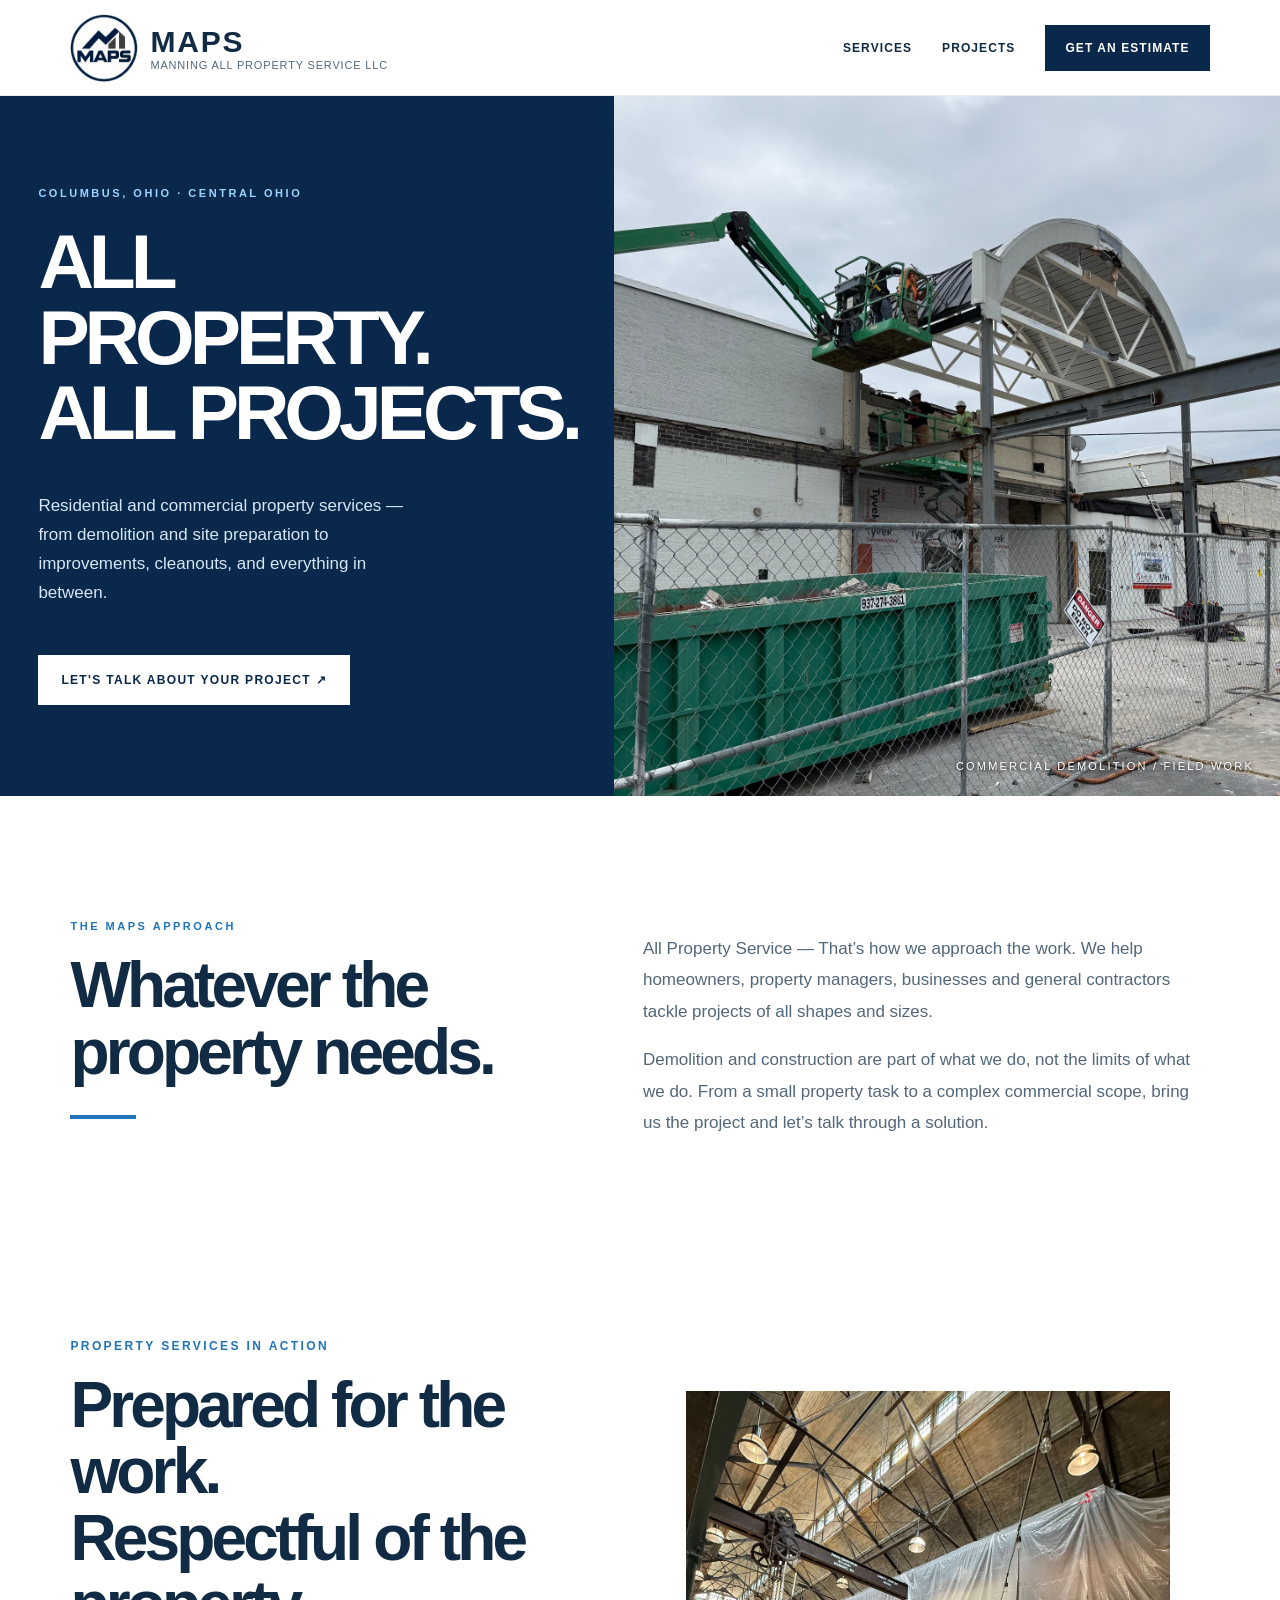
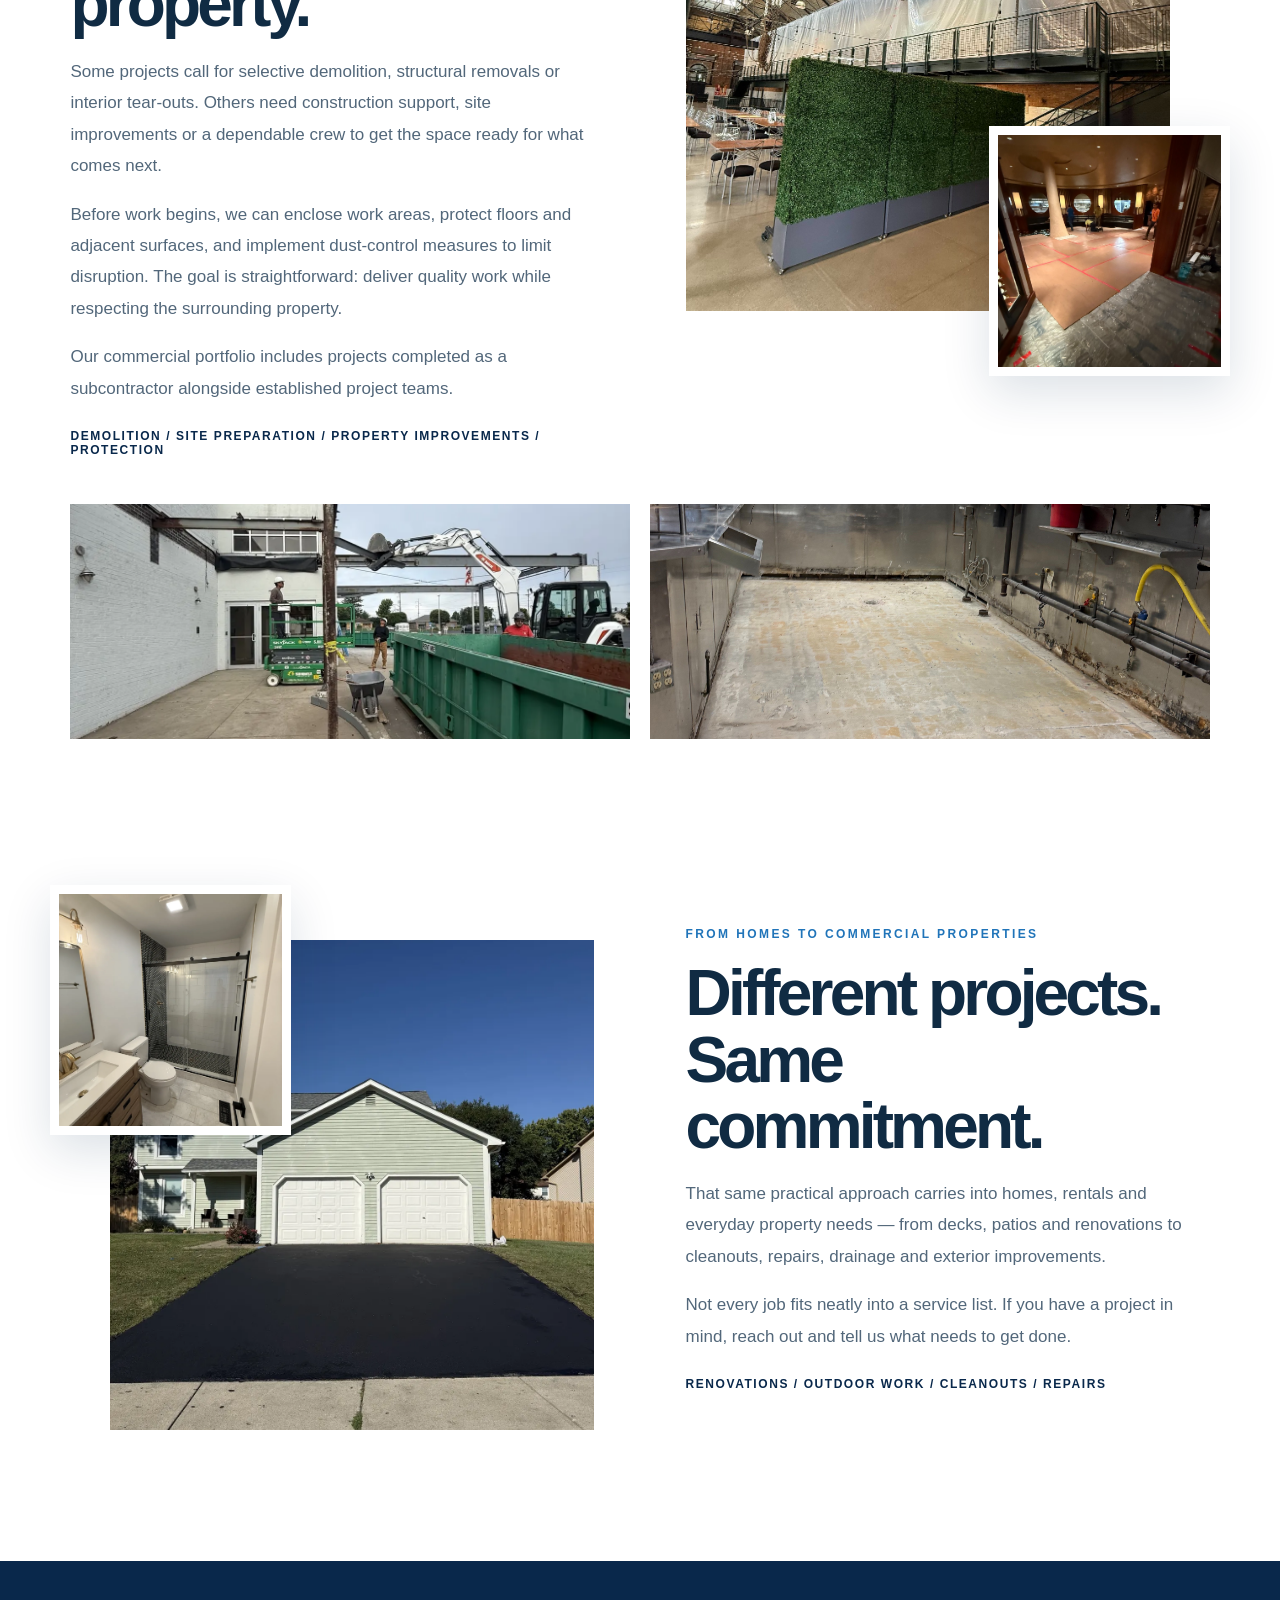
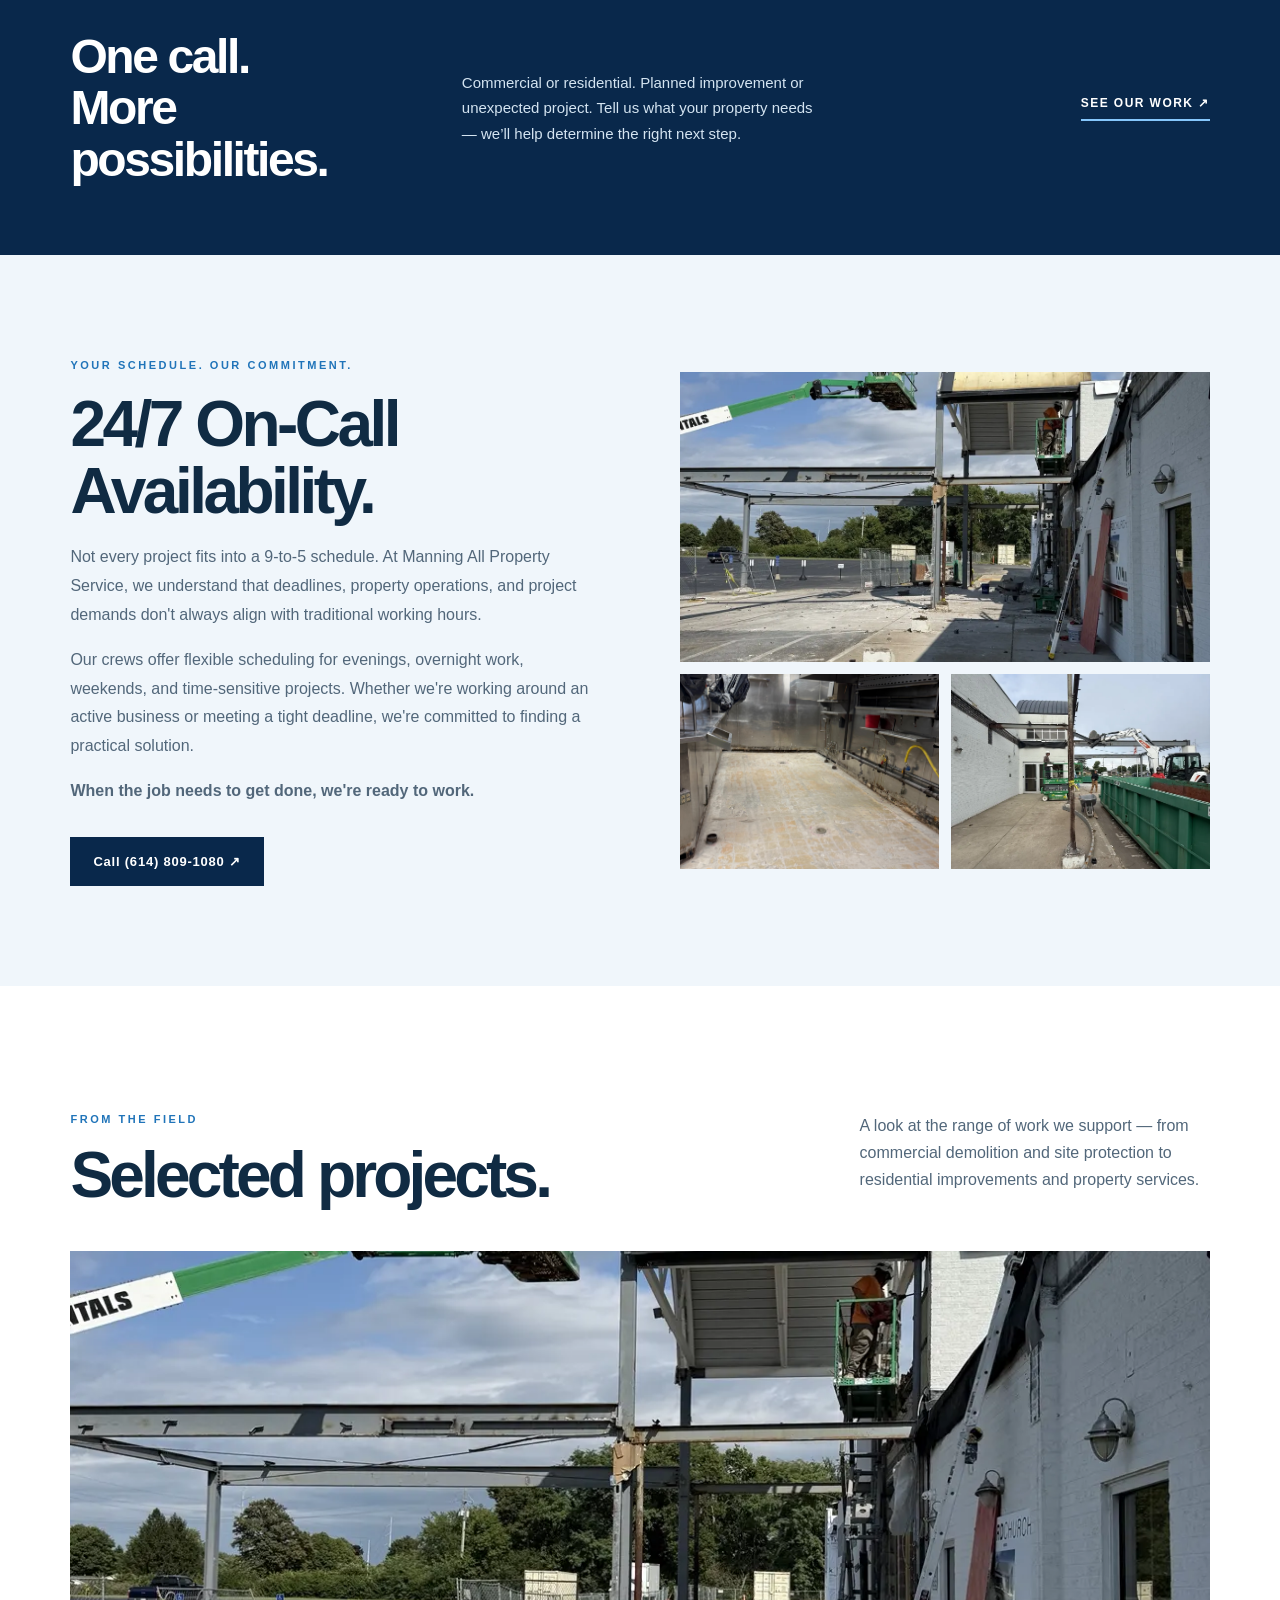
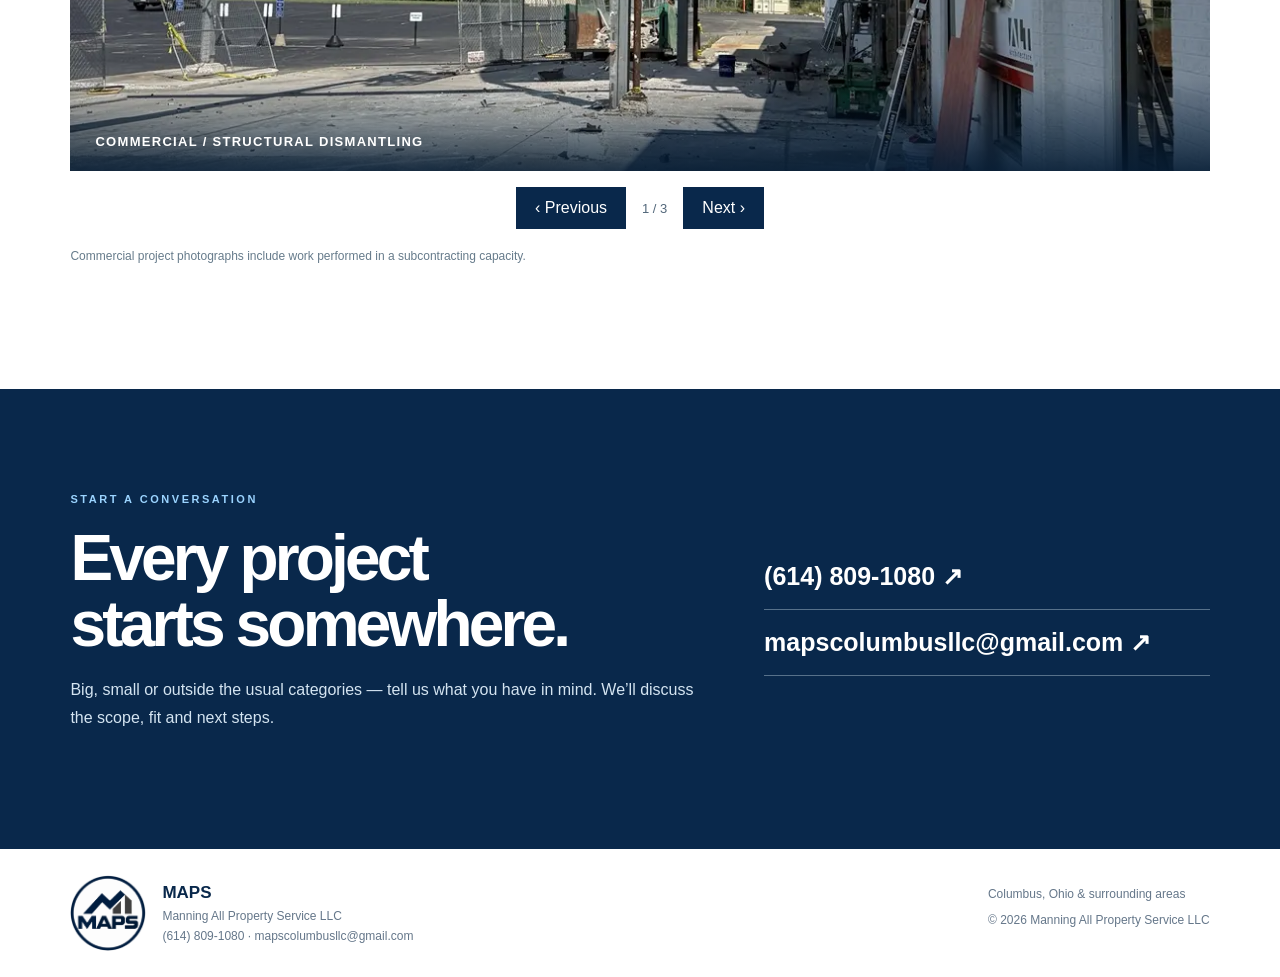
==== index.html @ c5ecd2d4 "Add files via upload" ====
<!DOCTYPE html>
<html lang="en"><head><meta charset="utf-8" /><meta content="width=device-width, initial-scale=1" name="viewport" /><meta content="MAPS provides comprehensive residential and commercial property services, including demolition, site preparation, construction support, cleanouts and improvements across Central Ohio." name="description" /><title>MAPS | Manning All Property Service LLC</title><style>
:root{--navy:#09284b;--blue:#2074b9;--ink:#102b43;--muted:#52677a;--white:#fff}*{box-sizing:border-box}html{scroll-behavior:smooth}body{margin:0;background:#fff;color:var(--ink);font-family:Arial,Helvetica,sans-serif}a{text-decoration:none;color:inherit}button{font:inherit;cursor:pointer}.container{width:min(1240px,89%);margin:auto}.header{height:96px;background:#fff;display:flex;align-items:center;position:sticky;top:0;z-index:20;border-bottom:1px solid #e6edf2}.nav{display:flex;justify-content:space-between;align-items:center;gap:24px}.brand{display:flex;align-items:center;gap:12px}.brand img{width:68px;height:68px;border-radius:50%;object-fit:cover}.brand b{font-size:30px;letter-spacing:.06em}.brand small{display:block;font-size:11px;letter-spacing:.075em;color:var(--muted)}.menu{display:flex;align-items:center;gap:30px;font-size:12px;font-weight:800;text-transform:uppercase;letter-spacing:.09em}.menu a:hover{color:var(--blue)}.menu .navcta{background:var(--navy);color:white;padding:16px 20px}.hero{background:var(--navy);color:white;position:relative;overflow:hidden}.hero-grid{display:grid;grid-template-columns:48% 52%;min-height:700px}.hero-copy{padding:90px 4% 90px max(3vw,calc((100vw - 1400px)/2));display:flex;flex-direction:column;justify-content:center;position:relative;z-index:1}.eyebrow{font-size:11px;text-transform:uppercase;letter-spacing:.23em;font-weight:800;color:var(--blue)}.hero .eyebrow{color:#9bd4ff}.hero h1{font-size:clamp(54px,6vw,98px);line-height:.98;letter-spacing:-.065em;margin:25px 0}.hero p{font-size:17px;line-height:1.7;max-width:390px;color:#d7e6f5}.hero a.action{margin-top:30px;background:white;color:var(--navy);font-weight:800;font-size:12px;letter-spacing:.11em;padding:18px 23px;align-self:flex-start;text-transform:uppercase}.hero-photo{position:relative;min-height:550px}.hero-photo img{width:100%;height:100%;position:absolute;inset:0;object-fit:cover;object-position:center}.vertical{position:absolute;bottom:24px;right:26px;color:#fff;font-size:11px;letter-spacing:.2em;text-transform:uppercase;text-shadow:0 1px 4px #000}.intro{padding:120px 0 100px}.intro-grid{display:grid;grid-template-columns:1fr 1.3fr;gap:12%;align-items:start}.intro h2,.story h2,.contact h2{font-size:clamp(40px,5vw,72px);line-height:1.04;letter-spacing:-.06em;margin:18px 0}.intro p,.story p{font-size:17px;line-height:1.85;color:var(--muted)}.rule{height:4px;width:66px;background:var(--blue);margin-top:30px}.story{padding:35px 0 120px;overflow:hidden}.story-grid{display:grid;grid-template-columns:1fr 1fr;gap:8%;align-items:center}.story-copy{padding:50px 0}.story-number{font-size:12px;font-weight:800;letter-spacing:.2em;color:var(--blue)}.story h2{margin-top:18px}.story .details{font-size:12px;font-weight:800;letter-spacing:.13em;text-transform:uppercase;color:var(--navy);margin-top:25px}.image-composition{position:relative;padding:0 40px 65px 0}.image-composition img.main-img{display:block;width:100%;height:520px;object-fit:cover}.image-composition img.inset{position:absolute;width:46%;height:250px;object-fit:cover;right:-20px;bottom:0;border:9px solid #fff;box-shadow:0 16px 45px #08294b24}.story.reverse .story-copy{order:2}.story.reverse .image-composition{order:1;padding:55px 0 0 40px}.story.reverse .image-composition img.main-img{height:490px}.story.reverse .image-composition img.inset{left:-20px;right:auto;top:0;bottom:auto}.prep{background:#eef5fb;padding:110px 0 120px;overflow:hidden}.prep .story-copy p{max-width:510px}.prep .details{line-height:1.9}.prep .image-composition img.inset{border-color:#eef5fb}.prep .eyebrow{color:#1767a7}@media(max-width:900px){.prep{padding:65px 0}}.band{background:var(--navy);color:#fff;padding:70px 0}.band-grid{display:grid;grid-template-columns:1fr 1fr 1fr;gap:35px;align-items:center}.band h2{font-size:clamp(30px,4vw,48px);line-height:1.07;letter-spacing:-.05em;margin:0}.band p{color:#d4e4f1;line-height:1.7;font-size:15px}.band a{border-bottom:2px solid #85c6fb;display:inline-block;padding-bottom:9px;font-size:12px;font-weight:800;letter-spacing:.12em;text-transform:uppercase;justify-self:end}.work{padding:110px 0}.work-heading{display:flex;justify-content:space-between;align-items:end;gap:30px;margin-bottom:42px}.work-heading h2{font-size:clamp(39px,5vw,66px);line-height:1.05;letter-spacing:-.06em;margin:15px 0 0}.work-heading p{max-width:350px;color:var(--muted);line-height:1.7}.mosaic{display:grid;grid-template-columns:1.15fr .85fr;gap:20px}.mosaic figure{margin:0;position:relative;overflow:hidden}.mosaic figure:first-child{grid-row:span 2}.mosaic img{width:100%;height:100%;min-height:260px;object-fit:cover;display:block;transition:transform .5s}.mosaic figure:first-child img{min-height:555px}.mosaic figure:hover img{transform:scale(1.035)}.mosaic figcaption{position:absolute;left:0;bottom:0;color:white;background:linear-gradient(transparent,#061d35c9);width:100%;padding:55px 24px 23px;font-size:12px;letter-spacing:.13em;text-transform:uppercase;font-weight:800}.fine{font-size:12px;color:#667b8b;margin-top:18px;line-height:1.6}.contact{background:var(--navy);color:white;padding:100px 0}.contact-grid{display:grid;grid-template-columns:1.4fr 1fr;gap:70px;align-items:center}.contact p{color:#d4e4f1;line-height:1.8}.contact-links{display:flex;flex-direction:column;gap:18px}.contact-links a{border-bottom:1px solid #57718a;padding-bottom:18px;font-size:clamp(16px,2.2vw,25px);font-weight:700;overflow-wrap:anywhere}.contact-links a:hover{color:#9bd4ff}footer{padding:26px 0;font-size:12px;color:#65778a}.foot{display:flex;justify-content:space-between;gap:20px;flex-wrap:wrap}@media(max-width:900px){.hero-grid{grid-template-columns:1fr}.hero-copy{padding:80px 7%}.hero-photo{min-height:420px}.intro-grid,.story-grid,.band-grid,.contact-grid{grid-template-columns:1fr;gap:24px}.story.reverse .story-copy,.story.reverse .image-composition{order:initial}.story.reverse .image-composition{order:2}.story.reverse .story-copy{order:1}.intro{padding:85px 0 50px}.story{padding:35px 0 65px}.story-copy{padding:15px 0}.band a{justify-self:start}.work{padding:75px 0}.work-heading{display:block}}@media(max-width:600px){.header{height:76px}.brand img{width:48px;height:48px}.brand b{font-size:23px}.brand small{font-size:8px}.menu>a:not(.navcta){display:none}.menu .navcta{padding:13px 10px;font-size:10px}.hero h1{font-size:clamp(45px,10.5vw,64px)}.hero-photo{min-height:340px}.image-composition{padding-right:22px;padding-bottom:40px}.image-composition img.main-img,.story.reverse .image-composition img.main-img{height:350px}.image-composition img.inset{height:155px;right:-8px;border-width:5px}.story.reverse .image-composition{padding-left:22px}.story.reverse .image-composition img.inset{left:-8px}.mosaic{grid-template-columns:1fr}.mosaic figure:first-child{grid-row:auto}.mosaic figure:first-child img{min-height:300px}.mosaic img{max-height:350px}.contact{padding:75px 0}}
.combined-service{padding-top:30px;padding-bottom:100px}.combined-service .story-copy{padding-bottom:25px}.service-photo-strip{display:grid;grid-template-columns:1fr 1fr;gap:20px;margin-top:22px}.service-photo-strip img{width:100%;height:235px;object-fit:cover;display:block}@media(max-width:600px){.service-photo-strip{gap:12px}.service-photo-strip img{height:145px}.combined-service{padding-bottom:65px}}
/* On-call service section */
.oncall{padding:100px 0;background:#f0f6fb}
.oncall-grid{display:grid;grid-template-columns:1fr 1fr;gap:7%;align-items:center}
.oncall h2{font-size:clamp(40px,5vw,66px);line-height:1.05;letter-spacing:-.055em;margin:18px 0}
.oncall p{font-size:16px;line-height:1.8;color:var(--muted)}
.oncall .oncall-call{display:inline-block;margin-top:15px;background:var(--navy);color:#fff;padding:17px 23px;font-size:13px;font-weight:800;letter-spacing:.06em}
.oncall-gallery{display:grid;grid-template-columns:1fr 1fr;gap:12px}
.oncall-gallery img{width:100%;height:195px;object-fit:cover;display:block}
.oncall-gallery img:first-child{grid-column:span 2;height:290px}
.project-slider{position:relative;overflow:hidden;background:#09284b;min-height:520px}
.project-slide{display:none;position:relative;margin:0}
.project-slide.active{display:block}
.project-slide img{display:block;width:100%;height:520px;object-fit:cover}
.project-slide figcaption{position:absolute;bottom:0;left:0;right:0;padding:55px 25px 22px;color:#fff;background:linear-gradient(transparent,#061d35df);font-weight:800;letter-spacing:.1em;text-transform:uppercase;font-size:13px;pointer-events:none}
.slide-controls{display:flex;align-items:center;justify-content:center;gap:16px;margin-top:16px}
.slide-controls button{background:var(--navy);color:white;border:0;padding:12px 19px}
.slide-status{font-size:13px;color:var(--muted)}
/* All project photography can be enlarged, with keyboard and mobile support */
img.photo-expand{cursor:zoom-in}
.lightbox{position:fixed;inset:0;background:rgba(3,14,26,.96);z-index:1000;display:none;align-items:center;justify-content:center;padding:55px 65px}
.lightbox.open{display:flex}
.lightbox img{max-width:100%;max-height:calc(100vh - 110px);object-fit:contain}
.lightbox button{position:absolute;border:0;background:rgba(255,255,255,.15);color:#fff;font-size:27px;padding:9px 15px}
.lightbox-close{right:20px;top:15px}.lightbox-prev{left:12px;top:50%}.lightbox-next{right:12px;top:50%}
.lightbox-caption{position:absolute;bottom:16px;color:white;font-size:13px;text-align:center;left:12px;right:12px}
.footer-brand{display:flex;align-items:center;gap:16px}
.footer-brand img{width:76px;height:76px;border-radius:50%;object-fit:cover}
.footer-brand strong{display:block;font-size:17px;color:var(--navy)}
.footer-brand span{display:block;margin-top:6px;font-size:12px}
footer .foot{align-items:center}
@media(max-width:900px){.oncall-grid{grid-template-columns:1fr}.oncall{padding:70px 0}}
@media(max-width:600px){.oncall-gallery img{height:140px}.oncall-gallery img:first-child{height:220px}.project-slide img{height:340px}.project-slider{min-height:340px}.lightbox{padding:55px 35px}.lightbox button{font-size:21px;padding:7px 10px}.footer-brand img{width:62px;height:62px}}
@media(prefers-reduced-motion:reduce){.mosaic img{transition:none}}
</style></head><body><header class="header"><div class="container nav"><a class="brand" href="#top"><img alt="MAPS logo" class="editable" src="maps-logo.png" /><span><b>MAPS</b><small class="editable">
	MANNING ALL PROPERTY SERVICE LLC
</small></span></a><nav class="menu"><a href="#services">Services</a><a href="#projects">Projects</a><a class="navcta" href="#contact">Get an estimate</a></nav></div></header><main id="top"><section class="hero"><div class="hero-grid"><div class="hero-copy"><span class="eyebrow editable">
	Columbus, Ohio · Central Ohio
</span><h1 class="editable">
	ALL<br />PROPERTY.<br />ALL PROJECTS.
</h1><p class="editable">
	Residential and commercial property services — from demolition and site preparation to improvements, cleanouts, and everything in between.
</p><a class="action editable" href="#contact">
	Let's talk about your project ↗
</a></div><div class="hero-photo"><img alt="MAPS commercial steel canopy dismantling project" class="editable" src="/uploads/img-6124-4.jpg" srcset="/uploads/img-6124-4.jpg 1x, /uploads/img-6124-4-2x.jpg 2x" /><span class="vertical editable">
	Commercial demolition / field work
</span></div></div></section><section class="intro"><div class="container intro-grid"><div><span class="eyebrow editable">
	The MAPS approach
</span><h2 class="editable">Whatever the<br />property needs.</h2><div class="rule"></div></div><div><p class="editable">
	All Property Service — That’s how we approach the work. We help homeowners, property managers, businesses and general contractors tackle projects of all shapes and sizes.
</p><p class="editable">
	Demolition and construction are part of what we do, not the limits of what we do. From a small property task to a complex commercial scope, bring us the project and let’s talk through a solution.
</p></div></div></section><section class="story combined-service" id="services"><div class="container"><div class="story-grid"><div class="story-copy"><span class="story-number editable">
	PROPERTY SERVICES IN ACTION
</span><h2 class="editable" data-editable="source" data-path="/index.html">
	Prepared for the work.<br />Respectful of the property.
</h2><p class="editable">
	Some projects call for selective demolition, structural removals or interior tear-outs. Others need construction support, site improvements or a dependable crew to get the space ready for what comes next.
</p><p class="editable">
	Before work begins, we can enclose work areas, protect floors and adjacent surfaces, and implement dust-control measures to limit disruption. The goal is straightforward: deliver quality work while respecting the surrounding property.
</p><p class="editable">
	Our commercial portfolio includes projects completed as a subcontractor alongside established project teams.
</p><div class="details editable">
	Demolition / Site preparation / Property improvements / Protection
</div></div><div class="image-composition"><img alt="Commercial structural dismantling" class="main-img editable" src="/uploads/img-7645-copy.jpg" srcset="/uploads/img-7645-copy.jpg 1x, /uploads/img-7645-copy-2x.jpg 2x" /><img alt="Commercial site protection and preparation" class="inset editable" src="/uploads/img-7697.jpg" srcset="/uploads/img-7697.jpg 1x, /uploads/img-7697-2x.jpg 2x" /></div></div><div class="service-photo-strip"><img alt="Commercial canopy removal" class="editable" loading="lazy" src="photos/IMG_6100.webp" /><img alt="Interior commercial work zone" class="editable" loading="lazy" src="/uploads/img-7718.jpg" srcset="/uploads/img-7718.jpg 1x, /uploads/img-7718-2x.jpg 2x" /></div></div></section><section class="story reverse"><div class="container story-grid"><div class="story-copy"><span class="story-number editable">
	FROM HOMES TO COMMERCIAL PROPERTIES
</span><h2 class="editable" data-editable="source" data-path="/index.html">
	Different projects.<br />Same commitment.
</h2><p class="editable">
	That same practical approach carries into homes, rentals and everyday property needs — from decks, patios and renovations to cleanouts, repairs, drainage and exterior improvements.
</p><p class="editable">
	Not every job fits neatly into a service list. If you have a project in mind, reach out and tell us what needs to get done.
</p><div class="details editable">
	Renovations / Outdoor work / Cleanouts / Repairs
</div></div><div class="image-composition"><img alt="Finished residential asphalt driveway" class="main-img editable" src="photos/IMG_6167.webp" /><img alt="Completed residential bathroom renovation" class="inset editable" src="photos/IMG_8267.webp" /></div></div></section><section class="band"><div class="container band-grid"><h2 class="editable" data-editable="source" data-path="/index.html">
	One call.<br />More possibilities.
</h2><p class="editable">
	Commercial or residential. Planned improvement or unexpected project. Tell us what your property needs — we’ll help determine the right next step.
</p><a class="editable" href="#projects">
	See our work ↗
</a></div></section><section class="oncall" id="on-call"><div class="container oncall-grid">
<div><span class="eyebrow">YOUR SCHEDULE. OUR COMMITMENT.</span>
<h2>24/7 On-Call<br />Availability.</h2>
<p>Not every project fits into a 9-to-5 schedule. At Manning All Property Service, we understand that deadlines, property operations, and project demands don't always align with traditional working hours.</p>
<p>Our crews offer flexible scheduling for evenings, overnight work, weekends, and time-sensitive projects. Whether we're working around an active business or meeting a tight deadline, we're committed to finding a practical solution.</p>
<p><strong>When the job needs to get done, we're ready to work.</strong></p>
<a class="oncall-call" href="tel:+16148091080">Call (614) 809-1080 ↗</a></div>
<div class="oncall-gallery">
<img class="editable" src="photos/IMG_6131.webp" alt="MAPS commercial dismantling project" loading="lazy" />
<img class="editable" src="/uploads/img-7718.jpg" alt="MAPS commercial work area" loading="lazy" />
<img class="editable" src="photos/IMG_6100.webp" alt="MAPS after-hours capable project crew work" loading="lazy" />
</div></div></section><section class="work" id="projects"><div class="container"><div class="work-heading"><div><span class="eyebrow editable">
	From the field
</span><h2 class="editable" data-editable="source" data-path="/index.html">Selected projects.</h2></div><p class="editable">
	A look at the range of work we support — from commercial demolition and site protection to residential improvements and property services.
</p></div><div class="project-slider" aria-label="Selected project photographs">
<figure class="project-slide active"><img class="editable" loading="lazy" src="photos/IMG_6131.webp" alt="Commercial canopy dismantling" /><figcaption>Commercial / Structural dismantling</figcaption></figure>
<figure class="project-slide"><img class="editable" loading="lazy" src="photos/IMG_8216.webp" alt="Residential outdoor hardscape improvement" /><figcaption>Residential / Outdoor improvements</figcaption></figure>
<figure class="project-slide"><img class="editable" loading="lazy" src="photos/IMG_5782(1).webp" alt="Commercial industrial ceiling work" /><figcaption>Commercial / Interior work</figcaption></figure>
</div><div class="slide-controls"><button type="button" id="slide-prev" aria-label="Previous project">‹ Previous</button><span class="slide-status" id="slide-status" aria-live="polite">1 / 3</span><button type="button" id="slide-next" aria-label="Next project">Next ›</button></div><p class="fine editable">
	Commercial project photographs include work performed in a subcontracting capacity.
</p></div></section><section class="contact" id="contact"><div class="container contact-grid"><div><span class="eyebrow editable" style="color:#9bd4ff">
	Start a conversation
</span><h2 class="editable" data-editable="source" data-path="/index.html">
	Every project<br />starts somewhere.
</h2><p class="editable">
	Big, small or outside the usual categories — tell us what you have in mind. We’ll discuss the scope, fit and next steps.
</p></div><div class="contact-links"><a class="editable" href="tel:+16148091080">
	(614) 809-1080 ↗
</a><a class="editable" href="mailto:mapscolumbusllc@gmail.com?subject=MAPS%20Estimate%20Request">
	mapscolumbusllc@gmail.com ↗
</a></div></div></section></main><footer><div class="container foot">
<div class="footer-brand"><img src="maps-logo.png" alt="MAPS logo" /><div><strong>MAPS</strong><span>Manning All Property Service LLC</span><span><a href="tel:+16148091080">(614) 809-1080</a> · <a href="mailto:mapscolumbusllc@gmail.com">mapscolumbusllc@gmail.com</a></span></div></div>
<div><span>Columbus, Ohio &amp; surrounding areas</span><p>© <span id="year"></span> Manning All Property Service LLC</p></div>
</div></footer>
<div class="lightbox" id="photo-lightbox" role="dialog" aria-modal="true" aria-label="Expanded project photo" aria-hidden="true"><button type="button" class="lightbox-close" aria-label="Close photo">×</button><button type="button" class="lightbox-prev" aria-label="Previous photo">‹</button><img alt="" id="lightbox-image" /><button type="button" class="lightbox-next" aria-label="Next photo">›</button><div class="lightbox-caption" id="lightbox-caption"></div></div>
<script>
document.getElementById('year').textContent=new Date().getFullYear();
(function(){
  const slides=Array.from(document.querySelectorAll('.project-slide'));
  const status=document.getElementById('slide-status');
  let slideIndex=0;
  function showSlide(index){
    slideIndex=(index+slides.length)%slides.length;
    slides.forEach((slide,i)=>slide.classList.toggle('active',i===slideIndex));
    status.textContent=(slideIndex+1)+' / '+slides.length;
  }
  document.getElementById('slide-prev').addEventListener('click',()=>showSlide(slideIndex-1));
  document.getElementById('slide-next').addEventListener('click',()=>showSlide(slideIndex+1));
  if(!window.matchMedia('(prefers-reduced-motion: reduce)').matches){
    setInterval(()=>{if(!document.hidden && !document.getElementById('photo-lightbox').classList.contains('open'))showSlide(slideIndex+1)},4000);
  }
  const photos=Array.from(document.querySelectorAll('main img')).filter(img=>!img.closest('a'));
  photos.forEach(img=>{img.classList.add('photo-expand');img.tabIndex=0;img.setAttribute('role','button');img.setAttribute('aria-label','Enlarge photo: '+(img.alt||'Project photo'))});
  const box=document.getElementById('photo-lightbox'),large=document.getElementById('lightbox-image'),caption=document.getElementById('lightbox-caption');
  let photoIndex=0,lastFocus=null,touchStart=null;
  function renderPhoto(){const img=photos[photoIndex];large.src=img.currentSrc||img.src;large.alt=img.alt;caption.textContent=img.alt||''}
  function openPhoto(img){photoIndex=photos.indexOf(img);if(photoIndex<0)return;lastFocus=document.activeElement;renderPhoto();box.classList.add('open');box.setAttribute('aria-hidden','false');box.querySelector('.lightbox-close').focus();document.body.style.overflow='hidden'}
  function closePhoto(){box.classList.remove('open');box.setAttribute('aria-hidden','true');document.body.style.overflow='';large.removeAttribute('src');if(lastFocus)lastFocus.focus()}
  function stepPhoto(dir){photoIndex=(photoIndex+dir+photos.length)%photos.length;renderPhoto()}
  photos.forEach(img=>{img.addEventListener('click',()=>openPhoto(img));img.addEventListener('keydown',e=>{if(e.key==='Enter'||e.key===' '){e.preventDefault();openPhoto(img)}})});
  box.querySelector('.lightbox-close').addEventListener('click',closePhoto);
  box.querySelector('.lightbox-prev').addEventListener('click',()=>stepPhoto(-1));
  box.querySelector('.lightbox-next').addEventListener('click',()=>stepPhoto(1));
  box.addEventListener('click',e=>{if(e.target===box)closePhoto()});
  document.addEventListener('keydown',e=>{if(!box.classList.contains('open'))return;if(e.key==='Escape')closePhoto();if(e.key==='ArrowLeft')stepPhoto(-1);if(e.key==='ArrowRight')stepPhoto(1);if(e.key==='Tab'){e.preventDefault();box.querySelector('.lightbox-close').focus()}});
  box.addEventListener('touchstart',e=>{touchStart=e.changedTouches[0].clientX},{passive:true});
  box.addEventListener('touchend',e=>{if(touchStart===null)return;const delta=e.changedTouches[0].clientX-touchStart;if(Math.abs(delta)>50)stepPhoto(delta<0?1:-1);touchStart=null},{passive:true});
})();
</script></body></html>
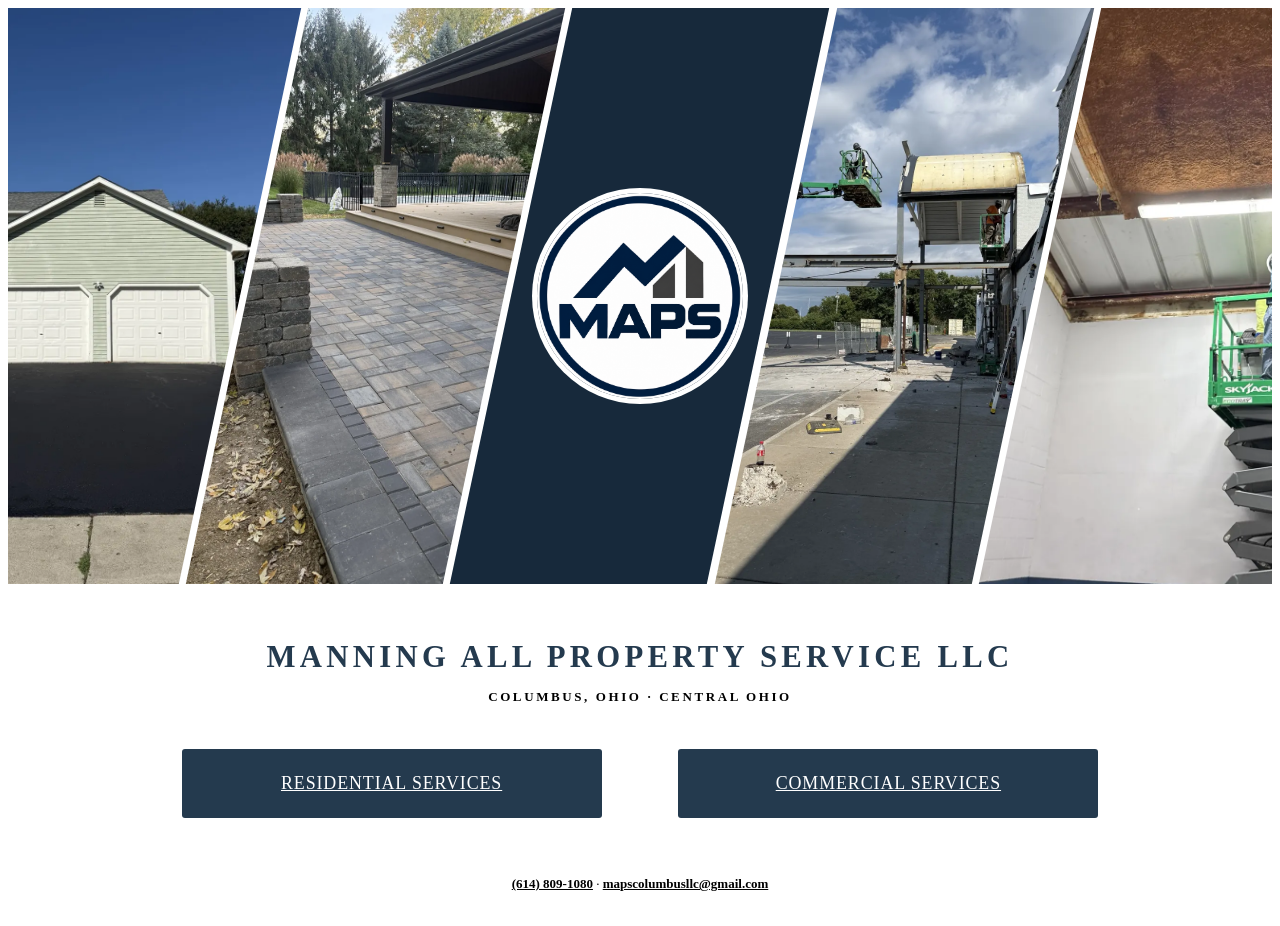
==== commit 6e8c0069: "New site: landing page, residential/commercial pages, project galleries" ====
--- a/index.html
+++ b/index.html
@@ -1,153 +1,59 @@
-<!DOCTYPE html>
-<html lang="en"><head><meta charset="utf-8" /><meta content="width=device-width, initial-scale=1" name="viewport" /><meta content="MAPS provides comprehensive residential and commercial property services, including demolition, site preparation, construction support, cleanouts and improvements across Central Ohio." name="description" /><title>MAPS | Manning All Property Service LLC</title><style>
-:root{--navy:#09284b;--blue:#2074b9;--ink:#102b43;--muted:#52677a;--white:#fff}*{box-sizing:border-box}html{scroll-behavior:smooth}body{margin:0;background:#fff;color:var(--ink);font-family:Arial,Helvetica,sans-serif}a{text-decoration:none;color:inherit}button{font:inherit;cursor:pointer}.container{width:min(1240px,89%);margin:auto}.header{height:96px;background:#fff;display:flex;align-items:center;position:sticky;top:0;z-index:20;border-bottom:1px solid #e6edf2}.nav{display:flex;justify-content:space-between;align-items:center;gap:24px}.brand{display:flex;align-items:center;gap:12px}.brand img{width:68px;height:68px;border-radius:50%;object-fit:cover}.brand b{font-size:30px;letter-spacing:.06em}.brand small{display:block;font-size:11px;letter-spacing:.075em;color:var(--muted)}.menu{display:flex;align-items:center;gap:30px;font-size:12px;font-weight:800;text-transform:uppercase;letter-spacing:.09em}.menu a:hover{color:var(--blue)}.menu .navcta{background:var(--navy);color:white;padding:16px 20px}.hero{background:var(--navy);color:white;position:relative;overflow:hidden}.hero-grid{display:grid;grid-template-columns:48% 52%;min-height:700px}.hero-copy{padding:90px 4% 90px max(3vw,calc((100vw - 1400px)/2));display:flex;flex-direction:column;justify-content:center;position:relative;z-index:1}.eyebrow{font-size:11px;text-transform:uppercase;letter-spacing:.23em;font-weight:800;color:var(--blue)}.hero .eyebrow{color:#9bd4ff}.hero h1{font-size:clamp(54px,6vw,98px);line-height:.98;letter-spacing:-.065em;margin:25px 0}.hero p{font-size:17px;line-height:1.7;max-width:390px;color:#d7e6f5}.hero a.action{margin-top:30px;background:white;color:var(--navy);font-weight:800;font-size:12px;letter-spacing:.11em;padding:18px 23px;align-self:flex-start;text-transform:uppercase}.hero-photo{position:relative;min-height:550px}.hero-photo img{width:100%;height:100%;position:absolute;inset:0;object-fit:cover;object-position:center}.vertical{position:absolute;bottom:24px;right:26px;color:#fff;font-size:11px;letter-spacing:.2em;text-transform:uppercase;text-shadow:0 1px 4px #000}.intro{padding:120px 0 100px}.intro-grid{display:grid;grid-template-columns:1fr 1.3fr;gap:12%;align-items:start}.intro h2,.story h2,.contact h2{font-size:clamp(40px,5vw,72px);line-height:1.04;letter-spacing:-.06em;margin:18px 0}.intro p,.story p{font-size:17px;line-height:1.85;color:var(--muted)}.rule{height:4px;width:66px;background:var(--blue);margin-top:30px}.story{padding:35px 0 120px;overflow:hidden}.story-grid{display:grid;grid-template-columns:1fr 1fr;gap:8%;align-items:center}.story-copy{padding:50px 0}.story-number{font-size:12px;font-weight:800;letter-spacing:.2em;color:var(--blue)}.story h2{margin-top:18px}.story .details{font-size:12px;font-weight:800;letter-spacing:.13em;text-transform:uppercase;color:var(--navy);margin-top:25px}.image-composition{position:relative;padding:0 40px 65px 0}.image-composition img.main-img{display:block;width:100%;height:520px;object-fit:cover}.image-composition img.inset{position:absolute;width:46%;height:250px;object-fit:cover;right:-20px;bottom:0;border:9px solid #fff;box-shadow:0 16px 45px #08294b24}.story.reverse .story-copy{order:2}.story.reverse .image-composition{order:1;padding:55px 0 0 40px}.story.reverse .image-composition img.main-img{height:490px}.story.reverse .image-composition img.inset{left:-20px;right:auto;top:0;bottom:auto}.prep{background:#eef5fb;padding:110px 0 120px;overflow:hidden}.prep .story-copy p{max-width:510px}.prep .details{line-height:1.9}.prep .image-composition img.inset{border-color:#eef5fb}.prep .eyebrow{color:#1767a7}@media(max-width:900px){.prep{padding:65px 0}}.band{background:var(--navy);color:#fff;padding:70px 0}.band-grid{display:grid;grid-template-columns:1fr 1fr 1fr;gap:35px;align-items:center}.band h2{font-size:clamp(30px,4vw,48px);line-height:1.07;letter-spacing:-.05em;margin:0}.band p{color:#d4e4f1;line-height:1.7;font-size:15px}.band a{border-bottom:2px solid #85c6fb;display:inline-block;padding-bottom:9px;font-size:12px;font-weight:800;letter-spacing:.12em;text-transform:uppercase;justify-self:end}.work{padding:110px 0}.work-heading{display:flex;justify-content:space-between;align-items:end;gap:30px;margin-bottom:42px}.work-heading h2{font-size:clamp(39px,5vw,66px);line-height:1.05;letter-spacing:-.06em;margin:15px 0 0}.work-heading p{max-width:350px;color:var(--muted);line-height:1.7}.mosaic{display:grid;grid-template-columns:1.15fr .85fr;gap:20px}.mosaic figure{margin:0;position:relative;overflow:hidden}.mosaic figure:first-child{grid-row:span 2}.mosaic img{width:100%;height:100%;min-height:260px;object-fit:cover;display:block;transition:transform .5s}.mosaic figure:first-child img{min-height:555px}.mosaic figure:hover img{transform:scale(1.035)}.mosaic figcaption{position:absolute;left:0;bottom:0;color:white;background:linear-gradient(transparent,#061d35c9);width:100%;padding:55px 24px 23px;font-size:12px;letter-spacing:.13em;text-transform:uppercase;font-weight:800}.fine{font-size:12px;color:#667b8b;margin-top:18px;line-height:1.6}.contact{background:var(--navy);color:white;padding:100px 0}.contact-grid{display:grid;grid-template-columns:1.4fr 1fr;gap:70px;align-items:center}.contact p{color:#d4e4f1;line-height:1.8}.contact-links{display:flex;flex-direction:column;gap:18px}.contact-links a{border-bottom:1px solid #57718a;padding-bottom:18px;font-size:clamp(16px,2.2vw,25px);font-weight:700;overflow-wrap:anywhere}.contact-links a:hover{color:#9bd4ff}footer{padding:26px 0;font-size:12px;color:#65778a}.foot{display:flex;justify-content:space-between;gap:20px;flex-wrap:wrap}@media(max-width:900px){.hero-grid{grid-template-columns:1fr}.hero-copy{padding:80px 7%}.hero-photo{min-height:420px}.intro-grid,.story-grid,.band-grid,.contact-grid{grid-template-columns:1fr;gap:24px}.story.reverse .story-copy,.story.reverse .image-composition{order:initial}.story.reverse .image-composition{order:2}.story.reverse .story-copy{order:1}.intro{padding:85px 0 50px}.story{padding:35px 0 65px}.story-copy{padding:15px 0}.band a{justify-self:start}.work{padding:75px 0}.work-heading{display:block}}@media(max-width:600px){.header{height:76px}.brand img{width:48px;height:48px}.brand b{font-size:23px}.brand small{font-size:8px}.menu>a:not(.navcta){display:none}.menu .navcta{padding:13px 10px;font-size:10px}.hero h1{font-size:clamp(45px,10.5vw,64px)}.hero-photo{min-height:340px}.image-composition{padding-right:22px;padding-bottom:40px}.image-composition img.main-img,.story.reverse .image-composition img.main-img{height:350px}.image-composition img.inset{height:155px;right:-8px;border-width:5px}.story.reverse .image-composition{padding-left:22px}.story.reverse .image-composition img.inset{left:-8px}.mosaic{grid-template-columns:1fr}.mosaic figure:first-child{grid-row:auto}.mosaic figure:first-child img{min-height:300px}.mosaic img{max-height:350px}.contact{padding:75px 0}}
-.combined-service{padding-top:30px;padding-bottom:100px}.combined-service .story-copy{padding-bottom:25px}.service-photo-strip{display:grid;grid-template-columns:1fr 1fr;gap:20px;margin-top:22px}.service-photo-strip img{width:100%;height:235px;object-fit:cover;display:block}@media(max-width:600px){.service-photo-strip{gap:12px}.service-photo-strip img{height:145px}.combined-service{padding-bottom:65px}}
-/* On-call service section */
-.oncall{padding:100px 0;background:#f0f6fb}
-.oncall-grid{display:grid;grid-template-columns:1fr 1fr;gap:7%;align-items:center}
-.oncall h2{font-size:clamp(40px,5vw,66px);line-height:1.05;letter-spacing:-.055em;margin:18px 0}
-.oncall p{font-size:16px;line-height:1.8;color:var(--muted)}
-.oncall .oncall-call{display:inline-block;margin-top:15px;background:var(--navy);color:#fff;padding:17px 23px;font-size:13px;font-weight:800;letter-spacing:.06em}
-.oncall-gallery{display:grid;grid-template-columns:1fr 1fr;gap:12px}
-.oncall-gallery img{width:100%;height:195px;object-fit:cover;display:block}
-.oncall-gallery img:first-child{grid-column:span 2;height:290px}
-.project-slider{position:relative;overflow:hidden;background:#09284b;min-height:520px}
-.project-slide{display:none;position:relative;margin:0}
-.project-slide.active{display:block}
-.project-slide img{display:block;width:100%;height:520px;object-fit:cover}
-.project-slide figcaption{position:absolute;bottom:0;left:0;right:0;padding:55px 25px 22px;color:#fff;background:linear-gradient(transparent,#061d35df);font-weight:800;letter-spacing:.1em;text-transform:uppercase;font-size:13px;pointer-events:none}
-.slide-controls{display:flex;align-items:center;justify-content:center;gap:16px;margin-top:16px}
-.slide-controls button{background:var(--navy);color:white;border:0;padding:12px 19px}
-.slide-status{font-size:13px;color:var(--muted)}
-/* All project photography can be enlarged, with keyboard and mobile support */
-img.photo-expand{cursor:zoom-in}
-.lightbox{position:fixed;inset:0;background:rgba(3,14,26,.96);z-index:1000;display:none;align-items:center;justify-content:center;padding:55px 65px}
-.lightbox.open{display:flex}
-.lightbox img{max-width:100%;max-height:calc(100vh - 110px);object-fit:contain}
-.lightbox button{position:absolute;border:0;background:rgba(255,255,255,.15);color:#fff;font-size:27px;padding:9px 15px}
-.lightbox-close{right:20px;top:15px}.lightbox-prev{left:12px;top:50%}.lightbox-next{right:12px;top:50%}
-.lightbox-caption{position:absolute;bottom:16px;color:white;font-size:13px;text-align:center;left:12px;right:12px}
-.footer-brand{display:flex;align-items:center;gap:16px}
-.footer-brand img{width:76px;height:76px;border-radius:50%;object-fit:cover}
-.footer-brand strong{display:block;font-size:17px;color:var(--navy)}
-.footer-brand span{display:block;margin-top:6px;font-size:12px}
-footer .foot{align-items:center}
-@media(max-width:900px){.oncall-grid{grid-template-columns:1fr}.oncall{padding:70px 0}}
-@media(max-width:600px){.oncall-gallery img{height:140px}.oncall-gallery img:first-child{height:220px}.project-slide img{height:340px}.project-slider{min-height:340px}.lightbox{padding:55px 35px}.lightbox button{font-size:21px;padding:7px 10px}.footer-brand img{width:62px;height:62px}}
-@media(prefers-reduced-motion:reduce){.mosaic img{transition:none}}
-</style></head><body><header class="header"><div class="container nav"><a class="brand" href="#top"><img alt="MAPS logo" class="editable" src="maps-logo.png" /><span><b>MAPS</b><small class="editable">
-	MANNING ALL PROPERTY SERVICE LLC
-</small></span></a><nav class="menu"><a href="#services">Services</a><a href="#projects">Projects</a><a class="navcta" href="#contact">Get an estimate</a></nav></div></header><main id="top"><section class="hero"><div class="hero-grid"><div class="hero-copy"><span class="eyebrow editable">
-	Columbus, Ohio · Central Ohio
-</span><h1 class="editable">
-	ALL<br />PROPERTY.<br />ALL PROJECTS.
-</h1><p class="editable">
-	Residential and commercial property services — from demolition and site preparation to improvements, cleanouts, and everything in between.
-</p><a class="action editable" href="#contact">
-	Let's talk about your project ↗
-</a></div><div class="hero-photo"><img alt="MAPS commercial steel canopy dismantling project" class="editable" src="/uploads/img-6124-4.jpg" srcset="/uploads/img-6124-4.jpg 1x, /uploads/img-6124-4-2x.jpg 2x" /><span class="vertical editable">
-	Commercial demolition / field work
-</span></div></div></section><section class="intro"><div class="container intro-grid"><div><span class="eyebrow editable">
-	The MAPS approach
-</span><h2 class="editable">Whatever the<br />property needs.</h2><div class="rule"></div></div><div><p class="editable">
-	All Property Service — That’s how we approach the work. We help homeowners, property managers, businesses and general contractors tackle projects of all shapes and sizes.
-</p><p class="editable">
-	Demolition and construction are part of what we do, not the limits of what we do. From a small property task to a complex commercial scope, bring us the project and let’s talk through a solution.
-</p></div></div></section><section class="story combined-service" id="services"><div class="container"><div class="story-grid"><div class="story-copy"><span class="story-number editable">
-	PROPERTY SERVICES IN ACTION
-</span><h2 class="editable" data-editable="source" data-path="/index.html">
-	Prepared for the work.<br />Respectful of the property.
-</h2><p class="editable">
-	Some projects call for selective demolition, structural removals or interior tear-outs. Others need construction support, site improvements or a dependable crew to get the space ready for what comes next.
-</p><p class="editable">
-	Before work begins, we can enclose work areas, protect floors and adjacent surfaces, and implement dust-control measures to limit disruption. The goal is straightforward: deliver quality work while respecting the surrounding property.
-</p><p class="editable">
-	Our commercial portfolio includes projects completed as a subcontractor alongside established project teams.
-</p><div class="details editable">
-	Demolition / Site preparation / Property improvements / Protection
-</div></div><div class="image-composition"><img alt="Commercial structural dismantling" class="main-img editable" src="/uploads/img-7645-copy.jpg" srcset="/uploads/img-7645-copy.jpg 1x, /uploads/img-7645-copy-2x.jpg 2x" /><img alt="Commercial site protection and preparation" class="inset editable" src="/uploads/img-7697.jpg" srcset="/uploads/img-7697.jpg 1x, /uploads/img-7697-2x.jpg 2x" /></div></div><div class="service-photo-strip"><img alt="Commercial canopy removal" class="editable" loading="lazy" src="photos/IMG_6100.webp" /><img alt="Interior commercial work zone" class="editable" loading="lazy" src="/uploads/img-7718.jpg" srcset="/uploads/img-7718.jpg 1x, /uploads/img-7718-2x.jpg 2x" /></div></div></section><section class="story reverse"><div class="container story-grid"><div class="story-copy"><span class="story-number editable">
-	FROM HOMES TO COMMERCIAL PROPERTIES
-</span><h2 class="editable" data-editable="source" data-path="/index.html">
-	Different projects.<br />Same commitment.
-</h2><p class="editable">
-	That same practical approach carries into homes, rentals and everyday property needs — from decks, patios and renovations to cleanouts, repairs, drainage and exterior improvements.
-</p><p class="editable">
-	Not every job fits neatly into a service list. If you have a project in mind, reach out and tell us what needs to get done.
-</p><div class="details editable">
-	Renovations / Outdoor work / Cleanouts / Repairs
-</div></div><div class="image-composition"><img alt="Finished residential asphalt driveway" class="main-img editable" src="photos/IMG_6167.webp" /><img alt="Completed residential bathroom renovation" class="inset editable" src="photos/IMG_8267.webp" /></div></div></section><section class="band"><div class="container band-grid"><h2 class="editable" data-editable="source" data-path="/index.html">
-	One call.<br />More possibilities.
-</h2><p class="editable">
-	Commercial or residential. Planned improvement or unexpected project. Tell us what your property needs — we’ll help determine the right next step.
-</p><a class="editable" href="#projects">
-	See our work ↗
-</a></div></section><section class="oncall" id="on-call"><div class="container oncall-grid">
-<div><span class="eyebrow">YOUR SCHEDULE. OUR COMMITMENT.</span>
-<h2>24/7 On-Call<br />Availability.</h2>
-<p>Not every project fits into a 9-to-5 schedule. At Manning All Property Service, we understand that deadlines, property operations, and project demands don't always align with traditional working hours.</p>
-<p>Our crews offer flexible scheduling for evenings, overnight work, weekends, and time-sensitive projects. Whether we're working around an active business or meeting a tight deadline, we're committed to finding a practical solution.</p>
-<p><strong>When the job needs to get done, we're ready to work.</strong></p>
-<a class="oncall-call" href="tel:+16148091080">Call (614) 809-1080 ↗</a></div>
-<div class="oncall-gallery">
-<img class="editable" src="photos/IMG_6131.webp" alt="MAPS commercial dismantling project" loading="lazy" />
-<img class="editable" src="/uploads/img-7718.jpg" alt="MAPS commercial work area" loading="lazy" />
-<img class="editable" src="photos/IMG_6100.webp" alt="MAPS after-hours capable project crew work" loading="lazy" />
-</div></div></section><section class="work" id="projects"><div class="container"><div class="work-heading"><div><span class="eyebrow editable">
-	From the field
-</span><h2 class="editable" data-editable="source" data-path="/index.html">Selected projects.</h2></div><p class="editable">
-	A look at the range of work we support — from commercial demolition and site protection to residential improvements and property services.
-</p></div><div class="project-slider" aria-label="Selected project photographs">
-<figure class="project-slide active"><img class="editable" loading="lazy" src="photos/IMG_6131.webp" alt="Commercial canopy dismantling" /><figcaption>Commercial / Structural dismantling</figcaption></figure>
-<figure class="project-slide"><img class="editable" loading="lazy" src="photos/IMG_8216.webp" alt="Residential outdoor hardscape improvement" /><figcaption>Residential / Outdoor improvements</figcaption></figure>
-<figure class="project-slide"><img class="editable" loading="lazy" src="photos/IMG_5782(1).webp" alt="Commercial industrial ceiling work" /><figcaption>Commercial / Interior work</figcaption></figure>
-</div><div class="slide-controls"><button type="button" id="slide-prev" aria-label="Previous project">‹ Previous</button><span class="slide-status" id="slide-status" aria-live="polite">1 / 3</span><button type="button" id="slide-next" aria-label="Next project">Next ›</button></div><p class="fine editable">
-	Commercial project photographs include work performed in a subcontracting capacity.
-</p></div></section><section class="contact" id="contact"><div class="container contact-grid"><div><span class="eyebrow editable" style="color:#9bd4ff">
-	Start a conversation
-</span><h2 class="editable" data-editable="source" data-path="/index.html">
-	Every project<br />starts somewhere.
-</h2><p class="editable">
-	Big, small or outside the usual categories — tell us what you have in mind. We’ll discuss the scope, fit and next steps.
-</p></div><div class="contact-links"><a class="editable" href="tel:+16148091080">
-	(614) 809-1080 ↗
-</a><a class="editable" href="mailto:mapscolumbusllc@gmail.com?subject=MAPS%20Estimate%20Request">
-	mapscolumbusllc@gmail.com ↗
-</a></div></div></section></main><footer><div class="container foot">
-<div class="footer-brand"><img src="maps-logo.png" alt="MAPS logo" /><div><strong>MAPS</strong><span>Manning All Property Service LLC</span><span><a href="tel:+16148091080">(614) 809-1080</a> · <a href="mailto:mapscolumbusllc@gmail.com">mapscolumbusllc@gmail.com</a></span></div></div>
-<div><span>Columbus, Ohio &amp; surrounding areas</span><p>© <span id="year"></span> Manning All Property Service LLC</p></div>
-</div></footer>
-<div class="lightbox" id="photo-lightbox" role="dialog" aria-modal="true" aria-label="Expanded project photo" aria-hidden="true"><button type="button" class="lightbox-close" aria-label="Close photo">×</button><button type="button" class="lightbox-prev" aria-label="Previous photo">‹</button><img alt="" id="lightbox-image" /><button type="button" class="lightbox-next" aria-label="Next photo">›</button><div class="lightbox-caption" id="lightbox-caption"></div></div>
-<script>
-document.getElementById('year').textContent=new Date().getFullYear();
-(function(){
-  const slides=Array.from(document.querySelectorAll('.project-slide'));
-  const status=document.getElementById('slide-status');
-  let slideIndex=0;
-  function showSlide(index){
-    slideIndex=(index+slides.length)%slides.length;
-    slides.forEach((slide,i)=>slide.classList.toggle('active',i===slideIndex));
-    status.textContent=(slideIndex+1)+' / '+slides.length;
+<!doctype html>
+<html lang="en">
+<head>
+<meta charset="utf-8">
+<meta name="viewport" content="width=device-width,initial-scale=1">
+<title>MAPS | Manning All Property Service LLC</title>
+<meta name="description" content="Manning All Property Service LLC — residential and commercial property services in Columbus and Central Ohio.">
+<link rel="icon" href="maps-logo.png">
+<link rel="stylesheet" href="css/site.css">
+<style>
+  body.landing{background:var(--offwhite);min-height:100vh;display:flex;flex-direction:column}
+  .strip{position:relative;height:min(64vh,620px);min-height:380px;display:flex;gap:7px;background:#fff;overflow:hidden}
+  .panel{position:relative;flex:1 1 0;overflow:hidden;transform:skewX(-12deg);display:block}
+  .panel:first-child{margin-left:-90px;flex-grow:1.25}
+  .panel:last-child{margin-right:-90px;flex-grow:1.25}
+  .panel img{position:absolute;top:0;left:-35%;width:170%;max-width:none;height:100%;object-fit:cover;transform:skewX(12deg);transition:transform .6s;background:#cfd8e0}
+  a.panel:hover img{transform:skewX(12deg) scale(1.04)}
+  .panel-logo{background:#17293b;display:flex;align-items:center;justify-content:center}
+  .panel-logo img{position:static;width:min(80%,270px);height:auto;aspect-ratio:1;border-radius:50%;transform:skewX(12deg);background:none;box-shadow:0 0 0 5px #fff}
+  .choose{flex:1;display:flex;flex-direction:column;align-items:center;justify-content:center;padding:56px 6% 40px;text-align:center}
+  .choose h1{margin:0;font-size:clamp(18px,2.4vw,34px);letter-spacing:.14em;color:#243a4e;text-transform:uppercase}
+  .choose .where{margin:14px 0 0;color:var(--muted);font-size:13px;letter-spacing:.2em;text-transform:uppercase;font-weight:700}
+  .choices{display:grid;grid-template-columns:repeat(2,minmax(0,420px));gap:min(80px,6vw);margin-top:44px;width:100%;justify-content:center}
+  .choices a{display:block;background:#243a4e;color:#fff;padding:24px 20px;font-size:clamp(14px,1.4vw,19px);letter-spacing:.05em;text-transform:uppercase;border-radius:3px;transition:background .2s,transform .2s}
+  .choices a:hover,.choices a:focus{background:var(--navy);transform:translateY(-2px)}
+  .landing-foot{padding:18px 6% 26px;text-align:center;font-size:13px;color:var(--muted)}
+  .landing-foot a{color:var(--navy);font-weight:700}
+  @media(max-width:800px){
+    .panel:first-child,.panel:last-child{display:none}
+    .panel:nth-child(2){margin-left:-70px}
+    .panel:nth-child(4){margin-right:-70px}
+    .strip{height:46vh;min-height:300px}
+    .panel-logo img{width:min(78%,180px)}
+    .choices{grid-template-columns:1fr;gap:14px;max-width:420px;margin-top:32px}
+    .choose{padding:40px 7% 28px}
   }
-  document.getElementById('slide-prev').addEventListener('click',()=>showSlide(slideIndex-1));
-  document.getElementById('slide-next').addEventListener('click',()=>showSlide(slideIndex+1));
-  if(!window.matchMedia('(prefers-reduced-motion: reduce)').matches){
-    setInterval(()=>{if(!document.hidden && !document.getElementById('photo-lightbox').classList.contains('open'))showSlide(slideIndex+1)},4000);
-  }
-  const photos=Array.from(document.querySelectorAll('main img')).filter(img=>!img.closest('a'));
-  photos.forEach(img=>{img.classList.add('photo-expand');img.tabIndex=0;img.setAttribute('role','button');img.setAttribute('aria-label','Enlarge photo: '+(img.alt||'Project photo'))});
-  const box=document.getElementById('photo-lightbox'),large=document.getElementById('lightbox-image'),caption=document.getElementById('lightbox-caption');
-  let photoIndex=0,lastFocus=null,touchStart=null;
-  function renderPhoto(){const img=photos[photoIndex];large.src=img.currentSrc||img.src;large.alt=img.alt;caption.textContent=img.alt||''}
-  function openPhoto(img){photoIndex=photos.indexOf(img);if(photoIndex<0)return;lastFocus=document.activeElement;renderPhoto();box.classList.add('open');box.setAttribute('aria-hidden','false');box.querySelector('.lightbox-close').focus();document.body.style.overflow='hidden'}
-  function closePhoto(){box.classList.remove('open');box.setAttribute('aria-hidden','true');document.body.style.overflow='';large.removeAttribute('src');if(lastFocus)lastFocus.focus()}
-  function stepPhoto(dir){photoIndex=(photoIndex+dir+photos.length)%photos.length;renderPhoto()}
-  photos.forEach(img=>{img.addEventListener('click',()=>openPhoto(img));img.addEventListener('keydown',e=>{if(e.key==='Enter'||e.key===' '){e.preventDefault();openPhoto(img)}})});
-  box.querySelector('.lightbox-close').addEventListener('click',closePhoto);
-  box.querySelector('.lightbox-prev').addEventListener('click',()=>stepPhoto(-1));
-  box.querySelector('.lightbox-next').addEventListener('click',()=>stepPhoto(1));
-  box.addEventListener('click',e=>{if(e.target===box)closePhoto()});
-  document.addEventListener('keydown',e=>{if(!box.classList.contains('open'))return;if(e.key==='Escape')closePhoto();if(e.key==='ArrowLeft')stepPhoto(-1);if(e.key==='ArrowRight')stepPhoto(1);if(e.key==='Tab'){e.preventDefault();box.querySelector('.lightbox-close').focus()}});
-  box.addEventListener('touchstart',e=>{touchStart=e.changedTouches[0].clientX},{passive:true});
-  box.addEventListener('touchend',e=>{if(touchStart===null)return;const delta=e.changedTouches[0].clientX-touchStart;if(Math.abs(delta)>50)stepPhoto(delta<0?1:-1);touchStart=null},{passive:true});
-})();
-</script></body></html>+</style>
+</head>
+<body class="landing">
+<header class="strip" aria-label="MAPS project photos">
+  <a class="panel" href="residential.html" aria-label="Residential services"><img src="photos/IMG_6167.webp" alt="Residential project"></a>
+  <a class="panel" href="residential.html" aria-label="Residential services"><img src="photos/IMG_8216.webp" alt="Residential outdoor project"></a>
+  <div class="panel panel-logo"><img src="maps-logo.png" alt="MAPS logo"></div>
+  <a class="panel" href="commercial.html" aria-label="Commercial services"><img src="photos/IMG_6131.webp" alt="Commercial project"></a>
+  <a class="panel" href="commercial.html" aria-label="Commercial services"><img src="photos/IMG_5782(1).webp" alt="Commercial interior project"></a>
+</header>
+<main class="choose">
+  <h1>Manning All Property Service LLC</h1>
+  <p class="where">Columbus, Ohio · Central Ohio</p>
+  <nav class="choices" aria-label="Choose a service">
+    <a href="residential.html">Residential Services</a>
+    <a href="commercial.html">Commercial Services</a>
+  </nav>
+</main>
+<footer class="landing-foot">
+  <a href="tel:+16148091080">(614) 809-1080</a> · <a href="mailto:mapscolumbusllc@gmail.com">mapscolumbusllc@gmail.com</a>
+</footer>
+</body>
+</html>
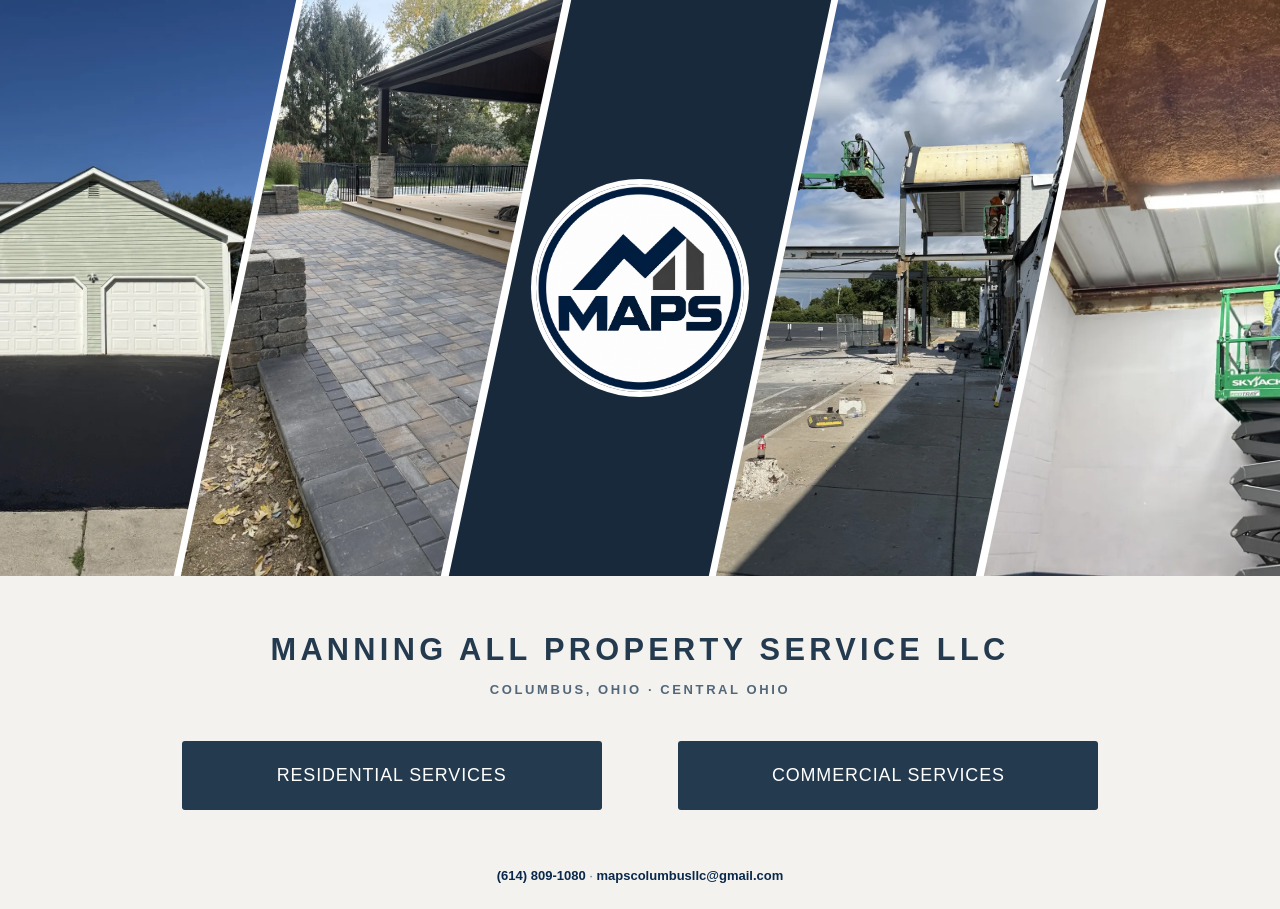
==== commit 320b3582: "Version script and style links" ====
--- a/index.html
+++ b/index.html
@@ -6,7 +6,7 @@
 <title>MAPS | Manning All Property Service LLC</title>
 <meta name="description" content="Manning All Property Service LLC — residential and commercial property services in Columbus and Central Ohio.">
 <link rel="icon" href="maps-logo.png">
-<link rel="stylesheet" href="css/site.css">
+<link rel="stylesheet" href="css/site.css?v=2">
 <style>
   body.landing{background:var(--offwhite);min-height:100vh;display:flex;flex-direction:column}
   .strip{position:relative;height:min(64vh,620px);min-height:380px;display:flex;gap:7px;background:#fff;overflow:hidden}
--- a/css/site.css
+++ b/css/site.css
@@ -0,0 +1,223 @@
+/* MAPS shared styles — used by every page */
+:root{--navy:#09284b;--blue:#2074b9;--ink:#102b43;--muted:#52677a;--offwhite:#f4f2ee;--white:#fff}
+*{box-sizing:border-box}
+html{scroll-behavior:smooth}
+body{margin:0;background:#fff;color:var(--ink);font-family:Arial,Helvetica,sans-serif}
+a{text-decoration:none;color:inherit}
+button{font:inherit;cursor:pointer}
+img{max-width:100%}
+.container{width:min(1240px,89%);margin:auto}
+
+/* Header */
+.header{height:96px;background:#fff;display:flex;align-items:center;position:sticky;top:0;z-index:20;border-bottom:1px solid #e6edf2}
+.nav{display:flex;justify-content:space-between;align-items:center;gap:24px}
+.brand{display:flex;align-items:center;gap:12px;flex-shrink:0}
+.brand img{width:68px;height:68px;border-radius:50%;object-fit:cover}
+.brand b{font-size:30px;letter-spacing:.06em}
+.brand small{display:block;font-size:11px;letter-spacing:.075em;color:var(--muted)}
+.menu{display:flex;align-items:center;gap:30px;font-size:12px;font-weight:800;text-transform:uppercase;letter-spacing:.09em}
+.menu a:hover,.menu a[aria-current="page"]{color:var(--blue)}
+.menu .navcta,.menu .navcta:hover{background:var(--navy);color:#fff;padding:16px 20px}
+
+/* Hero */
+.hero{background:var(--navy);color:#fff;position:relative;overflow:hidden}
+.hero-grid{display:grid;grid-template-columns:48% 52%;min-height:640px}
+.hero-copy{padding:90px 4% 90px max(3vw,calc((100vw - 1400px)/2));display:flex;flex-direction:column;justify-content:center}
+.eyebrow{font-size:11px;text-transform:uppercase;letter-spacing:.23em;font-weight:800;color:var(--blue)}
+.hero .eyebrow,.contact .eyebrow,.band .eyebrow{color:#9bd4ff}
+.hero h1{font-size:clamp(54px,6vw,98px);line-height:.98;letter-spacing:-.065em;margin:25px 0}
+.hero p{font-size:17px;line-height:1.7;max-width:420px;color:#d7e6f5}
+.hero a.action{margin-top:30px;background:#fff;color:var(--navy);font-weight:800;font-size:12px;letter-spacing:.11em;padding:18px 23px;align-self:flex-start;text-transform:uppercase}
+.hero-photo{position:relative;min-height:520px;background:#1c3a5c}
+.hero-photo img{width:100%;height:100%;position:absolute;inset:0;object-fit:cover}
+.vertical{position:absolute;bottom:24px;right:26px;color:#fff;font-size:11px;letter-spacing:.2em;text-transform:uppercase;text-shadow:0 1px 4px #000}
+
+/* Text + photo sections */
+.intro{padding:120px 0 100px}
+.intro-grid{display:grid;grid-template-columns:1fr 1.3fr;gap:12%;align-items:start}
+.intro h2,.story h2,.contact h2,.oncall h2{font-size:clamp(40px,5vw,72px);line-height:1.04;letter-spacing:-.06em;margin:18px 0}
+.intro p,.story p,.oncall p{font-size:17px;line-height:1.85;color:var(--muted)}
+.rule{height:4px;width:66px;background:var(--blue);margin-top:30px}
+.story{padding:35px 0 120px;overflow:hidden}
+.story-grid{display:grid;grid-template-columns:1fr 1fr;gap:8%;align-items:center}
+.story-copy{padding:50px 0}
+.story-number{font-size:12px;font-weight:800;letter-spacing:.2em;color:var(--blue);text-transform:uppercase}
+.details{font-size:12px;font-weight:800;letter-spacing:.13em;text-transform:uppercase;color:var(--navy);margin-top:25px;line-height:1.9}
+.image-composition{position:relative;padding:0 40px 65px 0}
+.image-composition img.main-img{display:block;width:100%;height:520px;object-fit:cover;background:#dde6ee}
+.image-composition img.inset{position:absolute;width:46%;height:250px;object-fit:cover;right:-20px;bottom:0;border:9px solid #fff;box-shadow:0 16px 45px #08294b24;background:#dde6ee}
+.story.reverse .story-copy{order:2}
+.story.reverse .image-composition{order:1;padding:55px 0 0 40px}
+.story.reverse .image-composition img.main-img{height:490px}
+.story.reverse .image-composition img.inset{left:-20px;right:auto;top:0;bottom:auto}
+.service-photo-strip{display:grid;grid-template-columns:1fr 1fr;gap:20px;margin-top:22px}
+.service-photo-strip img{width:100%;height:235px;object-fit:cover;display:block;background:#dde6ee}
+
+/* Navy band (One call. More possibilities.) */
+.band{background:var(--navy);color:#fff;padding:80px 0}
+.band-grid{display:grid;grid-template-columns:1fr 1.1fr auto;gap:45px;align-items:center}
+.band h2{font-size:clamp(34px,4vw,52px);line-height:1.05;letter-spacing:-.05em;margin:14px 0 0}
+.band p{color:#d4e4f1;line-height:1.75;font-size:16px;margin:0}
+.band a{border-bottom:2px solid #85c6fb;padding-bottom:9px;font-size:12px;font-weight:800;letter-spacing:.12em;text-transform:uppercase;white-space:nowrap}
+
+/* 24/7 on-call */
+.oncall{padding:100px 0;background:#f0f6fb}
+.oncall-grid{display:grid;grid-template-columns:1fr 1fr;gap:7%;align-items:center}
+.oncall-call{display:inline-block;margin-top:15px;background:var(--navy);color:#fff;padding:17px 23px;font-size:13px;font-weight:800;letter-spacing:.06em}
+.oncall-gallery{display:grid;grid-template-columns:1fr 1fr;gap:12px}
+.oncall-gallery img{width:100%;height:195px;object-fit:cover;display:block;background:#dde6ee}
+.oncall-gallery img:first-child{grid-column:span 2;height:290px}
+
+/* Selected projects slideshow */
+.work{padding:110px 0}
+.work-heading{display:flex;justify-content:space-between;align-items:end;gap:30px;margin-bottom:42px}
+.work-heading h2{font-size:clamp(39px,5vw,66px);line-height:1.05;letter-spacing:-.06em;margin:15px 0 0}
+.work-heading p{max-width:380px;color:var(--muted);line-height:1.7;margin:0}
+.project-slider{position:relative;overflow:hidden;background:var(--navy);height:560px}
+.project-slide{position:absolute;inset:0;margin:0;opacity:0;transition:opacity .6s;pointer-events:none}
+.project-slide.active{opacity:1;pointer-events:auto}
+.project-slide img{display:block;width:100%;height:100%;object-fit:cover}
+.project-slide figcaption{position:absolute;bottom:0;left:0;right:0;padding:55px 25px 22px;color:#fff;background:linear-gradient(transparent,#061d35df);font-weight:800;letter-spacing:.1em;text-transform:uppercase;font-size:13px;pointer-events:none}
+.slide-arrow{position:absolute;top:50%;transform:translateY(-50%);z-index:2;border:0;background:rgba(9,40,75,.75);color:#fff;font-size:26px;width:48px;height:48px}
+.slide-arrow:hover{background:var(--navy)}
+.slide-arrow.prev{left:14px}.slide-arrow.next{right:14px}
+.slide-footer{display:flex;justify-content:space-between;align-items:center;gap:16px;margin-top:16px;flex-wrap:wrap}
+.slide-status{font-size:13px;color:var(--muted);font-weight:700;letter-spacing:.08em}
+.view-all{font-size:12px;font-weight:800;letter-spacing:.12em;text-transform:uppercase;color:var(--navy);border-bottom:2px solid var(--blue);padding-bottom:6px}
+.slider-empty{color:#d4e4f1;display:flex;align-items:center;justify-content:center;height:100%;font-size:14px}
+.fine{font-size:12px;color:#667b8b;margin-top:18px;line-height:1.6}
+
+/* Project gallery pages */
+.gallery-hero{background:var(--navy);color:#fff;padding:90px 0 80px}
+.gallery-hero h1{font-size:clamp(48px,6vw,88px);line-height:1;letter-spacing:-.06em;margin:20px 0}
+.gallery-hero p{color:#d7e6f5;font-size:17px;line-height:1.7;max-width:560px;margin:0}
+.gallery-switch{display:flex;gap:12px;margin-top:34px;flex-wrap:wrap}
+.gallery-switch a{border:1px solid #57718a;color:#fff;padding:13px 18px;font-size:12px;font-weight:800;letter-spacing:.1em;text-transform:uppercase}
+.gallery-switch a[aria-current="page"]{background:#fff;color:var(--navy);border-color:#fff}
+.gallery{padding:70px 0 110px}
+.gallery-grid{columns:3 300px;column-gap:16px}
+.gallery-grid figure{margin:0 0 16px;break-inside:avoid;position:relative;overflow:hidden;background:#dde6ee}
+.gallery-grid img{display:block;width:100%;height:auto;transition:transform .5s}
+.gallery-grid figure:hover img{transform:scale(1.03)}
+.gallery-grid figcaption{position:absolute;left:0;right:0;bottom:0;padding:40px 16px 14px;color:#fff;font-size:11px;font-weight:800;letter-spacing:.11em;text-transform:uppercase;background:linear-gradient(transparent,#061d35d0);pointer-events:none}
+.gallery-count{color:var(--muted);font-size:13px;margin:0 0 26px;font-weight:700;letter-spacing:.08em;text-transform:uppercase}
+
+/* Contact + footer */
+.contact{background:var(--navy);color:#fff;padding:100px 0}
+.contact-grid{display:grid;grid-template-columns:1.4fr 1fr;gap:70px;align-items:center}
+.contact p{color:#d4e4f1;line-height:1.8}
+.contact-links{display:flex;flex-direction:column;gap:18px}
+.contact-links a{border-bottom:1px solid #57718a;padding-bottom:18px;font-size:clamp(16px,2.2vw,25px);font-weight:700;overflow-wrap:anywhere}
+.contact-links a:hover{color:#9bd4ff}
+footer{padding:26px 0;font-size:12px;color:#65778a}
+.foot{display:flex;justify-content:space-between;align-items:center;gap:20px;flex-wrap:wrap}
+.footer-brand{display:flex;align-items:center;gap:16px}
+.footer-brand img{width:76px;height:76px;border-radius:50%;object-fit:cover}
+.footer-brand strong{display:block;font-size:17px;color:var(--navy)}
+.footer-brand span{display:block;margin-top:6px}
+
+/* Photo enlarge (lightbox) */
+img.photo-expand{cursor:zoom-in}
+.lightbox{position:fixed;inset:0;background:rgba(3,14,26,.96);z-index:1000;display:none;align-items:center;justify-content:center;padding:55px 65px}
+.lightbox.open{display:flex}
+.lightbox img{max-width:100%;max-height:calc(100vh - 110px);object-fit:contain}
+.lightbox button{position:absolute;border:0;background:rgba(255,255,255,.15);color:#fff;font-size:27px;padding:9px 15px}
+.lightbox-close{right:20px;top:15px}.lightbox-prev{left:12px;top:50%}.lightbox-next{right:12px;top:50%}
+.lightbox-caption{position:absolute;bottom:16px;color:#fff;font-size:13px;text-align:center;left:12px;right:12px}
+
+/* Tablet */
+@media(max-width:900px){
+  .hero-grid{grid-template-columns:1fr}
+  .hero-copy{padding:80px 7%}
+  .hero-photo{min-height:400px}
+  .intro-grid,.story-grid,.band-grid,.contact-grid,.oncall-grid{grid-template-columns:1fr;gap:24px}
+  .story.reverse .image-composition{order:2}.story.reverse .story-copy{order:1}
+  .intro{padding:85px 0 50px}.story{padding:35px 0 65px}.story-copy{padding:15px 0}
+  .band a{justify-self:start}
+  .work{padding:75px 0}.work-heading{display:block}.work-heading p{margin-top:14px}
+  .oncall{padding:70px 0}
+  .project-slider{height:440px}
+}
+/* Phone */
+@media(max-width:600px){
+  .header{height:76px}
+  .brand img{width:46px;height:46px}.brand b{font-size:21px}.brand small{display:none}
+  .menu{gap:14px;font-size:10px;letter-spacing:.06em}
+  .menu>a.hide-sm{display:none}
+  .menu .navcta{padding:11px 10px;white-space:nowrap}
+  .hero h1{font-size:clamp(45px,12vw,64px)}
+  .hero-photo{min-height:320px}
+  .image-composition{padding-right:22px;padding-bottom:40px}
+  .image-composition img.main-img,.story.reverse .image-composition img.main-img{height:330px}
+  .image-composition img.inset{height:150px;right:-8px;border-width:5px}
+  .story.reverse .image-composition{padding-left:22px}
+  .story.reverse .image-composition img.inset{left:-8px}
+  .service-photo-strip{gap:12px}.service-photo-strip img{height:145px}
+  .oncall-gallery img{height:140px}.oncall-gallery img:first-child{height:220px}
+  .project-slider{height:320px}
+  .slide-arrow{width:40px;height:40px;font-size:22px}
+  .contact{padding:75px 0}
+  .lightbox{padding:55px 35px}.lightbox button{font-size:21px;padding:7px 10px}
+  .footer-brand img{width:62px;height:62px}
+  .gallery-hero{padding:65px 0 55px}
+}
+@media(prefers-reduced-motion:reduce){.project-slide,.gallery-grid img{transition:none}}
+@media(max-width:400px){.brand b{display:none}.menu{gap:12px}}
+
+/* Hero secondary link */
+.hero-actions{display:flex;align-items:center;gap:26px;flex-wrap:wrap;margin-top:30px}
+.hero-actions .action{margin-top:0}
+.action-link{color:#fff;font-size:12px;font-weight:800;letter-spacing:.11em;text-transform:uppercase;border-bottom:2px solid #85c6fb;padding-bottom:6px}
+
+/* Residential service cards */
+.services{padding:110px 0 40px}
+.services-heading{display:flex;justify-content:space-between;align-items:end;gap:40px;margin-bottom:44px}
+.services-heading h2{font-size:clamp(40px,5vw,72px);line-height:1.04;letter-spacing:-.06em;margin:18px 0 0}
+.services-heading p{max-width:400px;color:var(--muted);line-height:1.75;margin:0}
+.service-grid{display:grid;grid-template-columns:repeat(4,1fr);gap:16px}
+.service-card{display:flex;flex-direction:column;background:#f0f6fb;padding:28px 24px 24px;min-height:230px;border-top:4px solid transparent;transition:border-color .2s,transform .2s,box-shadow .2s}
+.service-card:hover,.service-card:focus-visible{border-top-color:var(--blue);transform:translateY(-3px);box-shadow:0 14px 34px #08294b1f}
+.service-num{font-size:12px;font-weight:800;letter-spacing:.2em;color:var(--blue)}
+.service-card h3{font-size:23px;letter-spacing:-.03em;line-height:1.15;margin:16px 0 10px;color:var(--navy)}
+.service-card p{color:var(--muted);line-height:1.6;font-size:15px;margin:0 0 18px}
+.service-more{margin-top:auto;font-size:11px;font-weight:800;letter-spacing:.12em;text-transform:uppercase;color:var(--navy)}
+.service-card.ask{background:var(--navy)}
+.service-card.ask h3{color:#fff}.service-card.ask p{color:#d4e4f1}.service-card.ask .service-num{color:#9bd4ff}.service-card.ask .service-more{color:#fff}
+
+/* How it works */
+.steps{padding:100px 0;background:#f0f6fb}
+.steps h2{font-size:clamp(36px,4.5vw,60px);line-height:1.05;letter-spacing:-.055em;margin:16px 0 44px}
+.step-list{list-style:none;padding:0;margin:0;display:grid;grid-template-columns:repeat(4,1fr);gap:28px;counter-reset:none}
+.step-list li{border-top:2px solid #c9dbea;padding-top:22px}
+.step-num{display:inline-flex;align-items:center;justify-content:center;width:38px;height:38px;border-radius:50%;background:var(--navy);color:#fff;font-weight:800;font-size:15px}
+.step-list h3{font-size:19px;letter-spacing:-.02em;margin:16px 0 8px;color:var(--navy)}
+.step-list p{color:var(--muted);line-height:1.65;margin:0;font-size:15px}
+.steps-call{display:inline-block;margin-top:40px;background:var(--navy);color:#fff;padding:17px 23px;font-size:13px;font-weight:800;letter-spacing:.06em}
+
+/* Commercial scope list */
+.scope{padding:110px 0 70px}
+.scope-grid{display:grid;grid-template-columns:.9fr 1.1fr;gap:8%;align-items:start}
+.scope h2{font-size:clamp(40px,5vw,72px);line-height:1.04;letter-spacing:-.06em;margin:18px 0}
+.scope p{color:var(--muted);line-height:1.8;font-size:16px}
+.scope-note{border-left:4px solid var(--blue);padding-left:16px}
+.scope-note strong{color:var(--navy)}
+.scope-list{list-style:none;margin:0;padding:0;border-top:1px solid #d5e1eb}
+.scope-list a{display:grid;grid-template-columns:48px 1fr auto;column-gap:14px;row-gap:4px;align-items:baseline;padding:22px 6px;border-bottom:1px solid #d5e1eb;transition:background .2s,padding .2s}
+.scope-list a:hover,.scope-list a:focus-visible{background:#f0f6fb;padding-left:14px}
+.scope-num{font-size:12px;font-weight:800;letter-spacing:.2em;color:var(--blue);grid-row:span 2}
+.scope-title{font-size:22px;font-weight:700;letter-spacing:-.02em;color:var(--navy)}
+.scope-desc{grid-column:2;color:var(--muted);font-size:15px;line-height:1.5}
+.scope-arrow{grid-column:3;grid-row:1 / span 2;align-self:center;font-size:20px;color:var(--blue)}
+
+/* Gallery filters */
+.gallery-filters{display:flex;flex-wrap:wrap;gap:10px;margin:0 0 22px}
+.gallery-filters button{border:1px solid #c9d7e3;background:#fff;color:var(--navy);padding:11px 16px;font-size:12px;font-weight:800;letter-spacing:.08em;text-transform:uppercase}
+.gallery-filters button:hover{border-color:var(--navy)}
+.gallery-filters button[aria-pressed="true"]{background:var(--navy);color:#fff;border-color:var(--navy)}
+.gallery-empty{background:#f0f6fb;padding:40px 28px;color:var(--muted);line-height:1.7;display:none}
+.gallery-empty a{color:var(--navy);font-weight:800}
+
+@media(max-width:1000px){.service-grid{grid-template-columns:repeat(2,1fr)}.step-list{grid-template-columns:repeat(2,1fr)}}
+@media(max-width:900px){.services-heading{display:block}.services-heading p{margin-top:14px}.scope-grid{grid-template-columns:1fr;gap:20px}.services{padding:75px 0 30px}.steps{padding:70px 0}.scope{padding:75px 0 40px}}
+@media(max-width:600px){.service-grid{grid-template-columns:1fr 1fr;gap:10px}.service-card{padding:20px 16px;min-height:0}.service-card h3{font-size:18px;margin:10px 0 6px}.service-card p{font-size:13px;margin-bottom:12px}.step-list{grid-template-columns:1fr;gap:20px}.scope-title{font-size:18px}.scope-list a{grid-template-columns:36px 1fr auto}}
+@media(max-width:400px){.service-grid{grid-template-columns:1fr}}
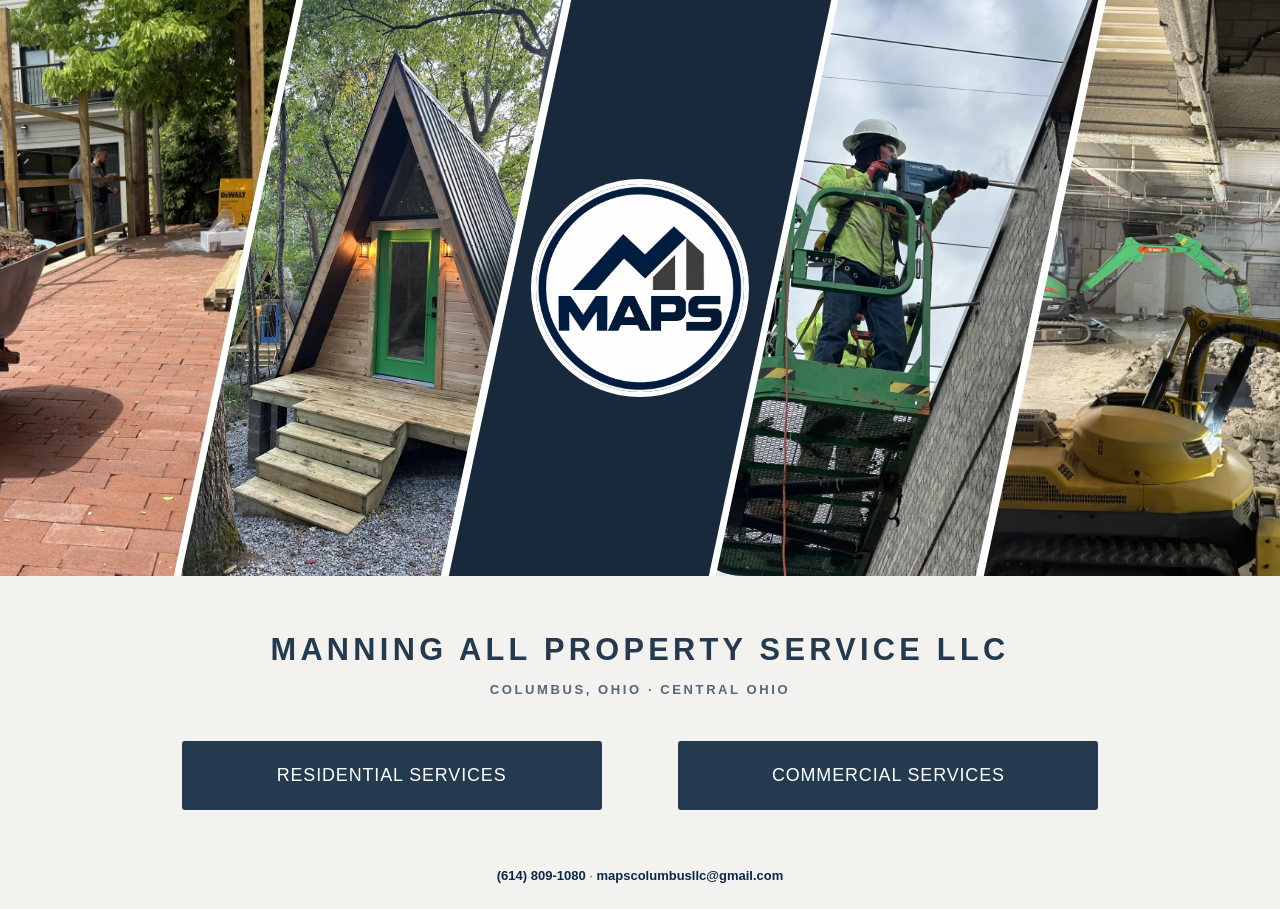
==== commit 70af4413: "Updated 5 files via CloudCannon." ====
--- a/index.html
+++ b/index.html
@@ -38,11 +38,11 @@
 </head>
 <body class="landing">
 <header class="strip" aria-label="MAPS project photos">
-  <a class="panel" href="residential.html" aria-label="Residential services"><img src="photos/IMG_6167.webp" alt="Residential project"></a>
-  <a class="panel" href="residential.html" aria-label="Residential services"><img src="photos/IMG_8216.webp" alt="Residential outdoor project"></a>
+  <a class="panel" href="residential.html" aria-label="Residential services"><img src="photos/home-residential-1.webp" alt="Residential brick paver and fence project"></a>
+  <a class="panel" href="residential.html" aria-label="Residential services"><img src="photos/home-residential-2.webp" alt="Residential A-frame cabin build"></a>
   <div class="panel panel-logo"><img src="maps-logo.png" alt="MAPS logo"></div>
-  <a class="panel" href="commercial.html" aria-label="Commercial services"><img src="photos/IMG_6131.webp" alt="Commercial project"></a>
-  <a class="panel" href="commercial.html" aria-label="Commercial services"><img src="photos/IMG_5782(1).webp" alt="Commercial interior project"></a>
+  <a class="panel" href="commercial.html" aria-label="Commercial services"><img src="photos/home-commercial-1.webp" alt="Commercial masonry work from a lift"></a>
+  <a class="panel" href="commercial.html" aria-label="Commercial services"><img src="photos/home-commercial-2.webp" alt="Commercial interior demolition"></a>
 </header>
 <main class="choose">
   <h1>Manning All Property Service LLC</h1>
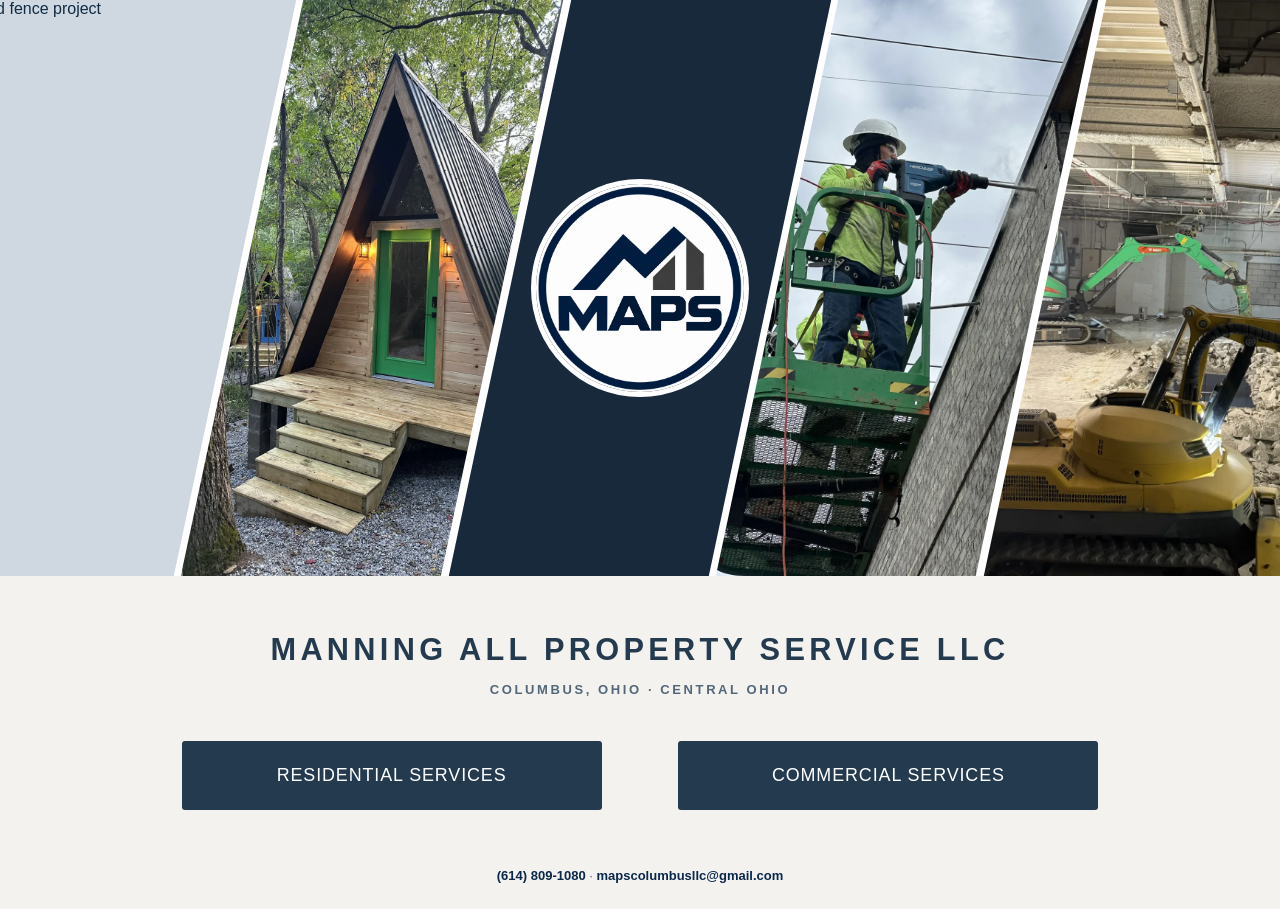
==== commit d115e328: "Updated 2 files via CloudCannon." ====
--- a/index.html
+++ b/index.html
@@ -38,7 +38,7 @@
 </head>
 <body class="landing">
 <header class="strip" aria-label="MAPS project photos">
-  <a class="panel" href="residential.html" aria-label="Residential services"><img src="photos/home-residential-1.webp" alt="Residential brick paver and fence project"></a>
+  <a class="panel" href="residential.html" aria-label="Residential services"><img src="photos/home-residential-3.webp" alt="Residential brick paver and fence project"></a>
   <a class="panel" href="residential.html" aria-label="Residential services"><img src="photos/home-residential-2.webp" alt="Residential A-frame cabin build"></a>
   <div class="panel panel-logo"><img src="maps-logo.png" alt="MAPS logo"></div>
   <a class="panel" href="commercial.html" aria-label="Commercial services"><img src="photos/home-commercial-1.webp" alt="Commercial masonry work from a lift"></a>
--- a/css/site.css
+++ b/css/site.css
@@ -64,9 +64,9 @@
 .oncall{padding:100px 0;background:#f0f6fb}
 .oncall-grid{display:grid;grid-template-columns:1fr 1fr;gap:7%;align-items:center}
 .oncall-call{display:inline-block;margin-top:15px;background:var(--navy);color:#fff;padding:17px 23px;font-size:13px;font-weight:800;letter-spacing:.06em}
-.oncall-gallery{display:grid;grid-template-columns:1fr 1fr;gap:12px}
-.oncall-gallery img{width:100%;height:195px;object-fit:cover;display:block;background:#dde6ee}
-.oncall-gallery img:first-child{grid-column:span 2;height:290px}
+.oncall-gallery{display:grid;grid-template-columns:2fr 1fr;grid-template-rows:minmax(0,1fr) minmax(0,1fr);gap:12px}
+.oncall-gallery img{width:100%;height:100%;object-fit:cover;display:block;background:#dde6ee}
+.oncall-gallery img:first-child{grid-row:span 2;height:auto;aspect-ratio:3/4}
 
 /* Selected projects slideshow */
 .work{padding:110px 0}
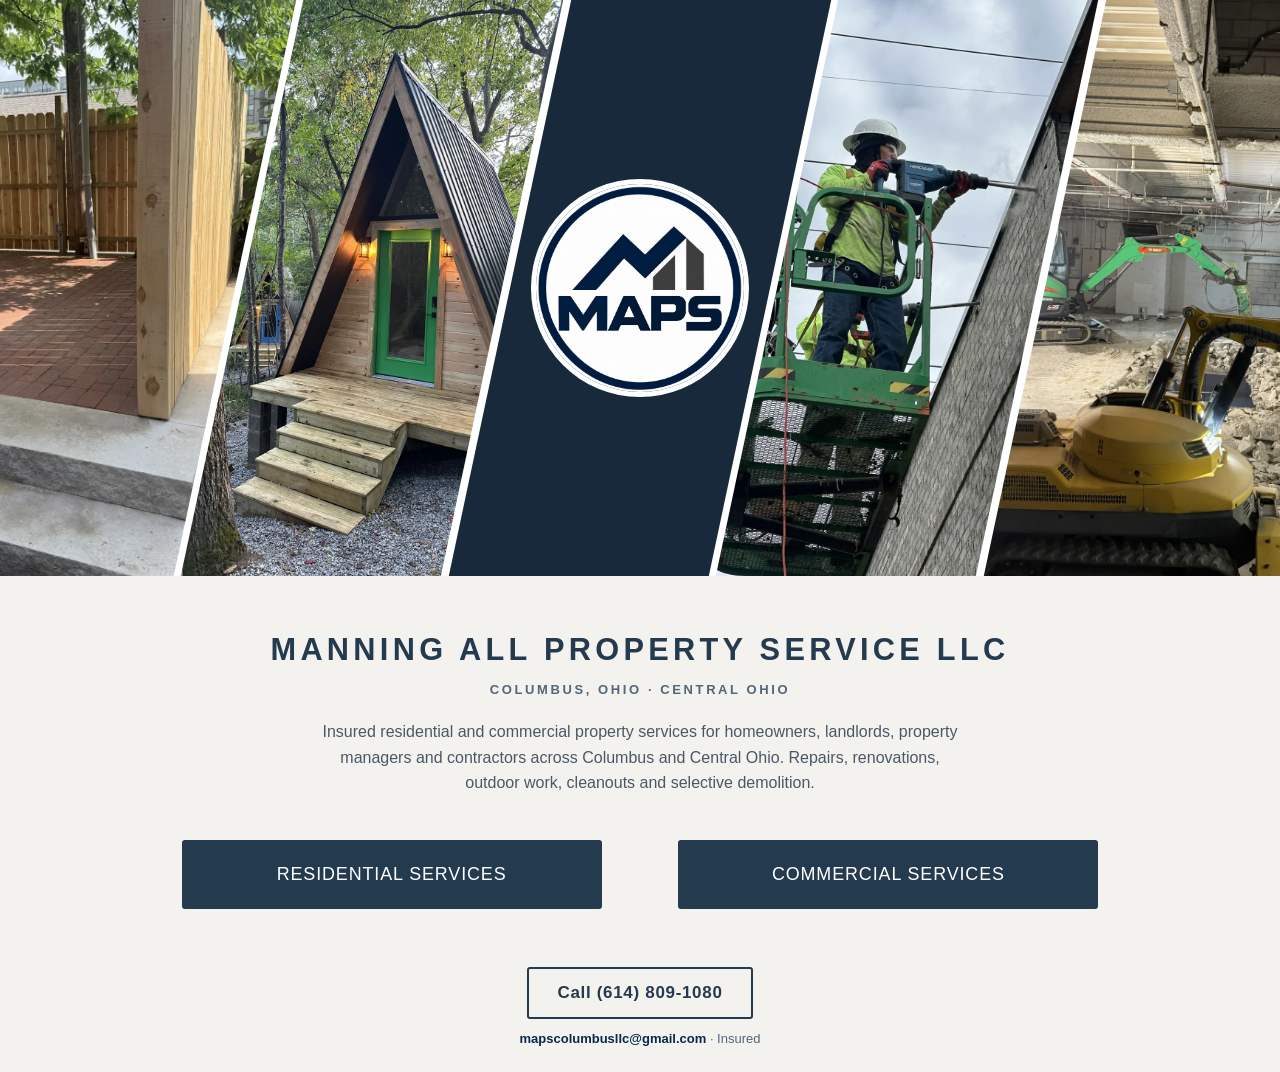
==== commit ca2395c6: "Homepage: add intro line and bigger call button" ====
--- a/index.html
+++ b/index.html
@@ -25,6 +25,10 @@
   .choices a:hover,.choices a:focus{background:var(--navy);transform:translateY(-2px)}
   .landing-foot{padding:18px 6% 26px;text-align:center;font-size:13px;color:var(--muted)}
   .landing-foot a{color:var(--navy);font-weight:700}
+  .landing-foot p{margin:12px 0 0}
+  .landing-foot .call-btn{display:inline-block;border:2px solid #243a4e;color:#243a4e;padding:14px 28px;font-size:17px;letter-spacing:.04em;border-radius:3px;transition:background .2s,color .2s}
+  .landing-foot .call-btn:hover,.landing-foot .call-btn:focus{background:#243a4e;color:#fff}
+  .choose .lead{max-width:640px;margin:22px auto 0;color:#4a5866;font-size:16px;line-height:1.6}
   @media(max-width:800px){
     .panel:first-child,.panel:last-child{display:none}
     .panel:nth-child(2){margin-left:-70px}
@@ -47,13 +51,15 @@
 <main class="choose">
   <h1>Manning All Property Service LLC</h1>
   <p class="where">Columbus, Ohio · Central Ohio</p>
+  <p class="lead">Insured residential and commercial property services for homeowners, landlords, property managers and contractors across Columbus and Central Ohio. Repairs, renovations, outdoor work, cleanouts and selective demolition.</p>
   <nav class="choices" aria-label="Choose a service">
     <a href="residential.html">Residential Services</a>
     <a href="commercial.html">Commercial Services</a>
   </nav>
 </main>
 <footer class="landing-foot">
-  <a href="tel:+16148091080">(614) 809-1080</a> · <a href="mailto:mapscolumbusllc@gmail.com">mapscolumbusllc@gmail.com</a>
+  <a class="call-btn" href="tel:+16148091080">Call (614) 809-1080</a>
+  <p><a href="mailto:mapscolumbusllc@gmail.com">mapscolumbusllc@gmail.com</a> · Insured</p>
 </footer>
 </body>
 </html>
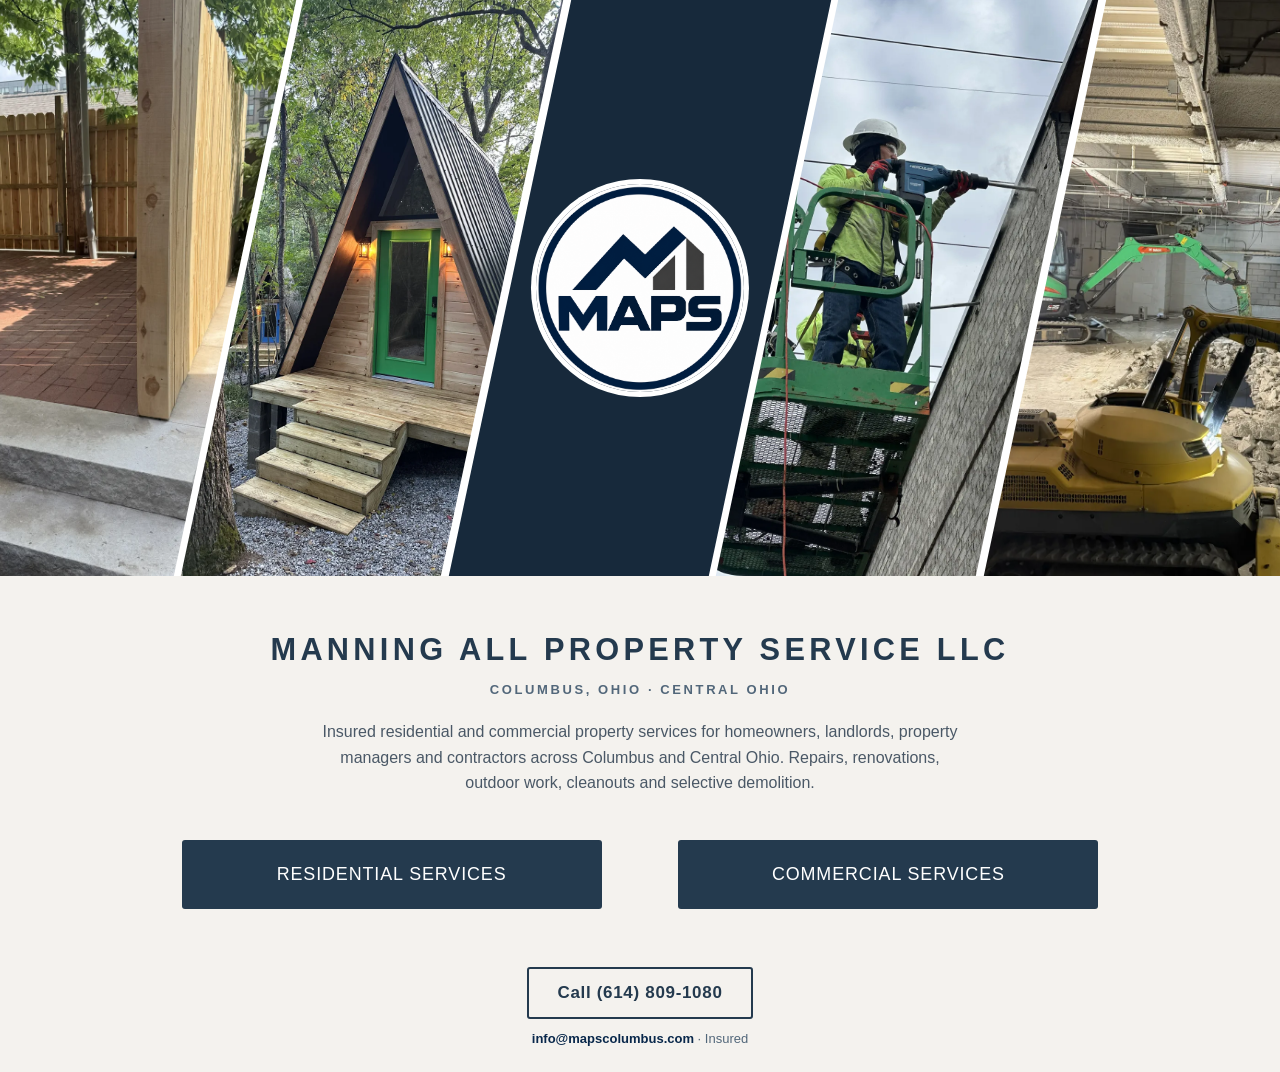
==== commit aadcd7e8: "Use info@mapscolumbus.com as contact email" ====
--- a/index.html
+++ b/index.html
@@ -59,7 +59,7 @@
 </main>
 <footer class="landing-foot">
   <a class="call-btn" href="tel:+16148091080">Call (614) 809-1080</a>
-  <p><a href="mailto:mapscolumbusllc@gmail.com">mapscolumbusllc@gmail.com</a> · Insured</p>
+  <p><a href="mailto:info@mapscolumbus.com">info@mapscolumbus.com</a> · Insured</p>
 </footer>
 </body>
 </html>
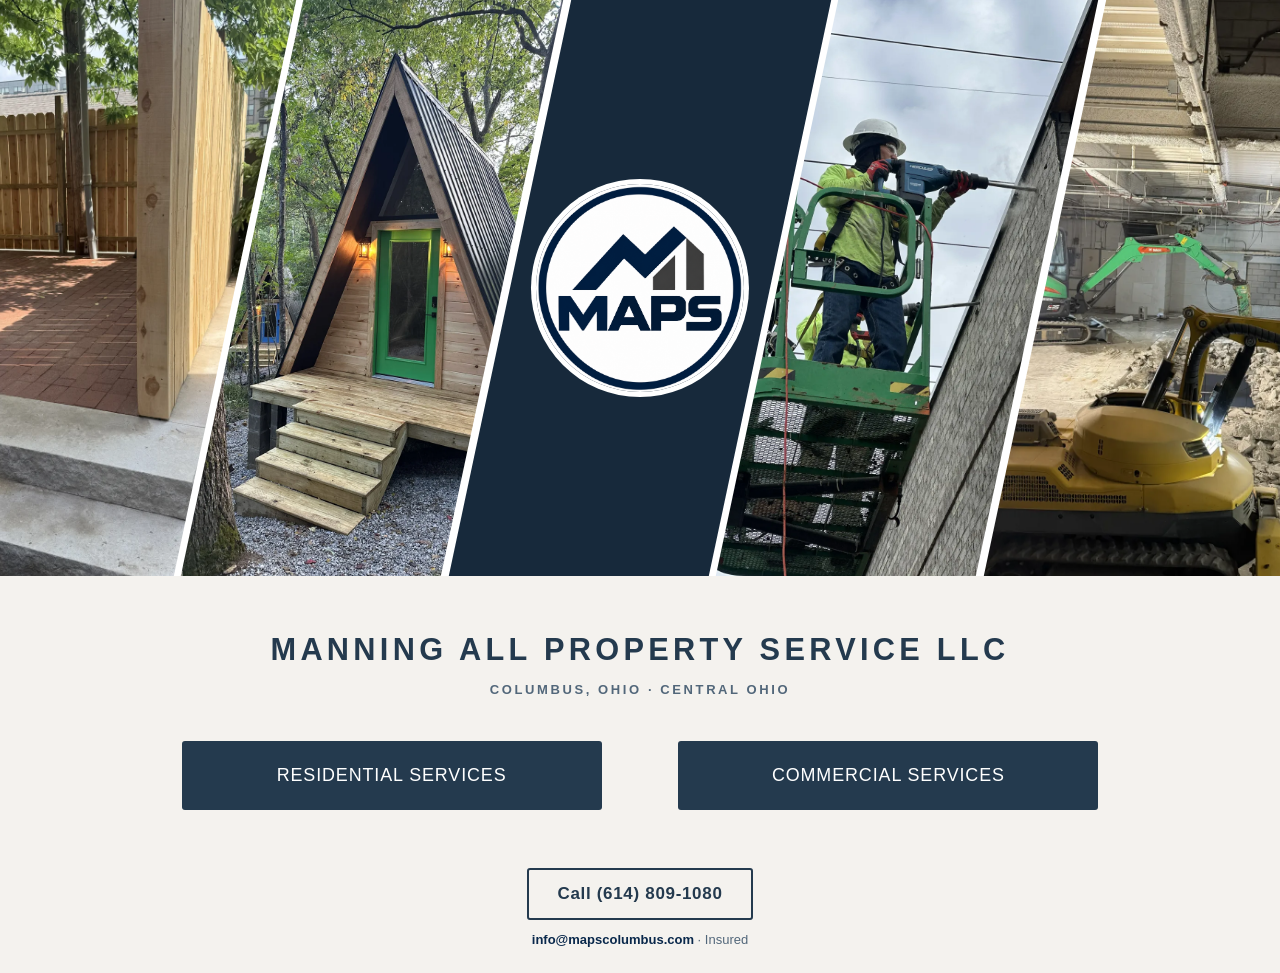
==== commit 0fe1d20e: "Updated 1 file via CloudCannon." ====
--- a/index.html
+++ b/index.html
@@ -51,7 +51,6 @@
 <main class="choose">
   <h1>Manning All Property Service LLC</h1>
   <p class="where">Columbus, Ohio · Central Ohio</p>
-  <p class="lead">Insured residential and commercial property services for homeowners, landlords, property managers and contractors across Columbus and Central Ohio. Repairs, renovations, outdoor work, cleanouts and selective demolition.</p>
   <nav class="choices" aria-label="Choose a service">
     <a href="residential.html">Residential Services</a>
     <a href="commercial.html">Commercial Services</a>
